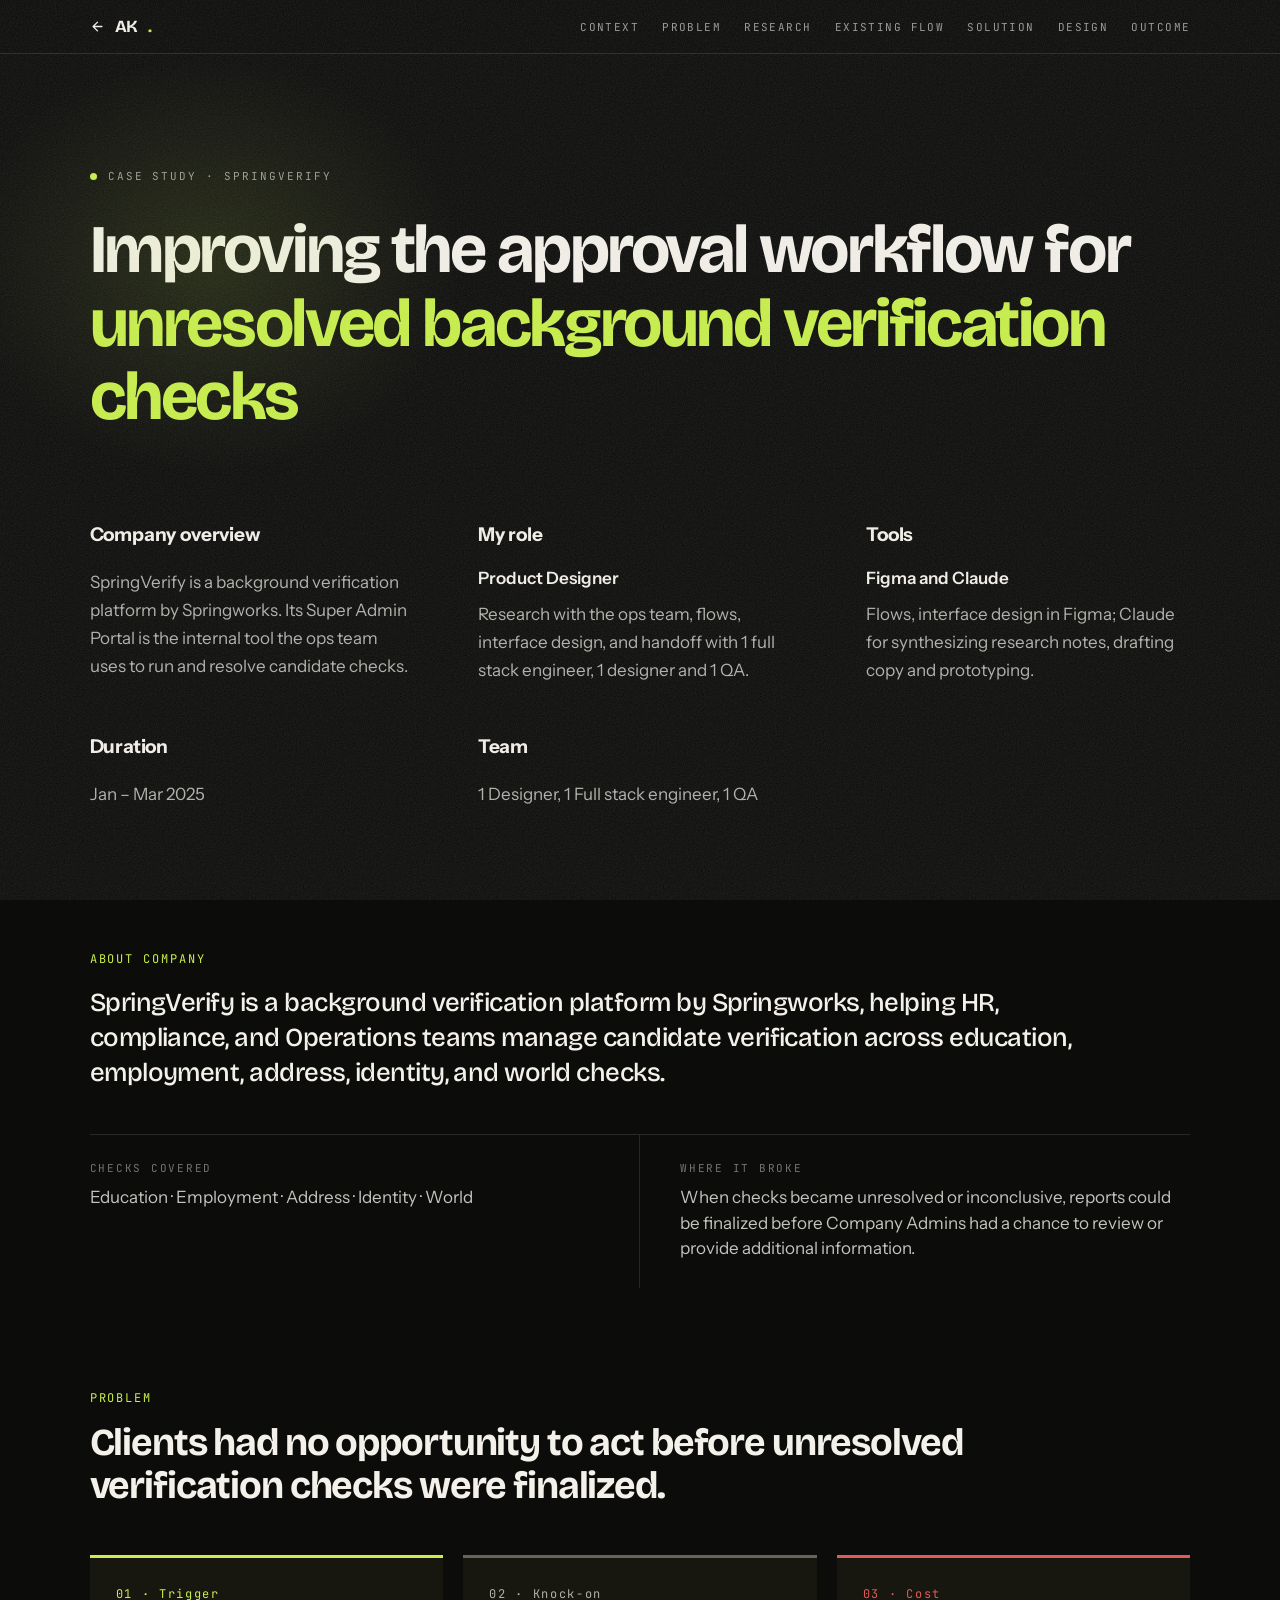
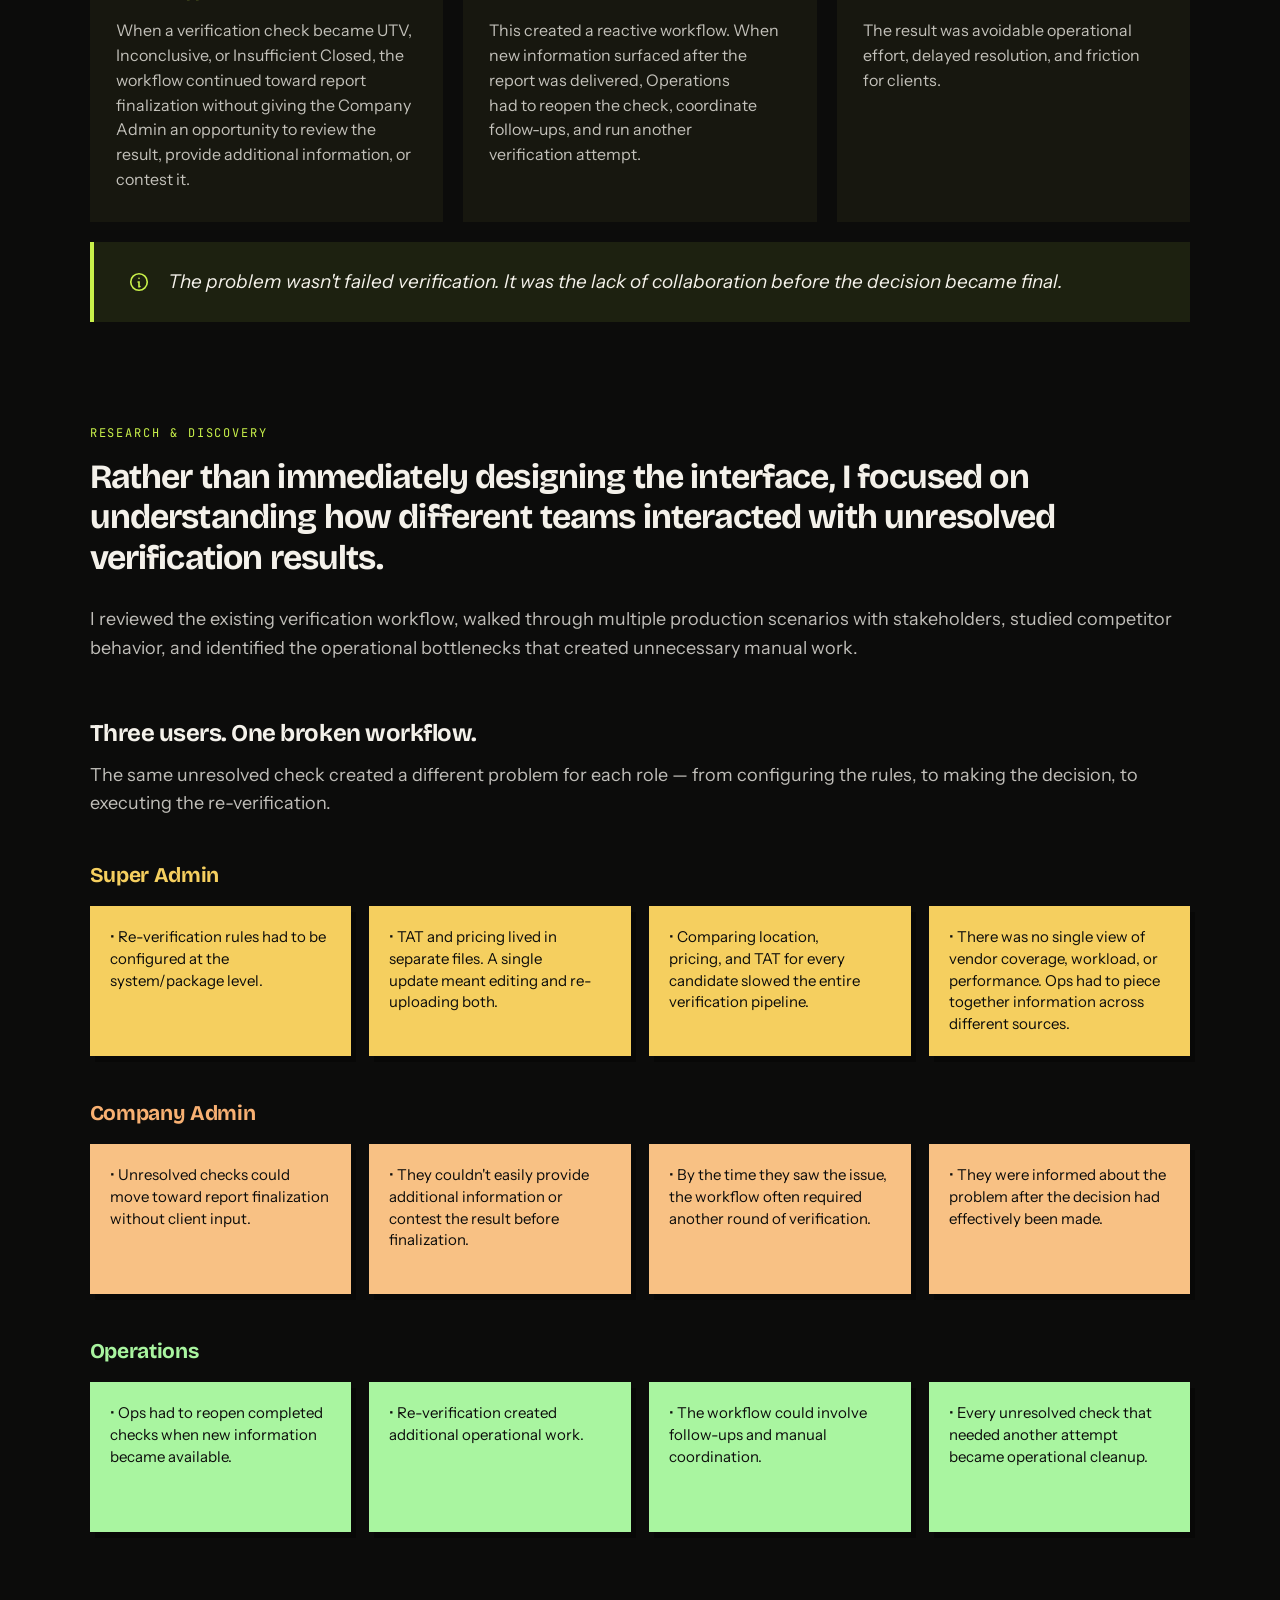
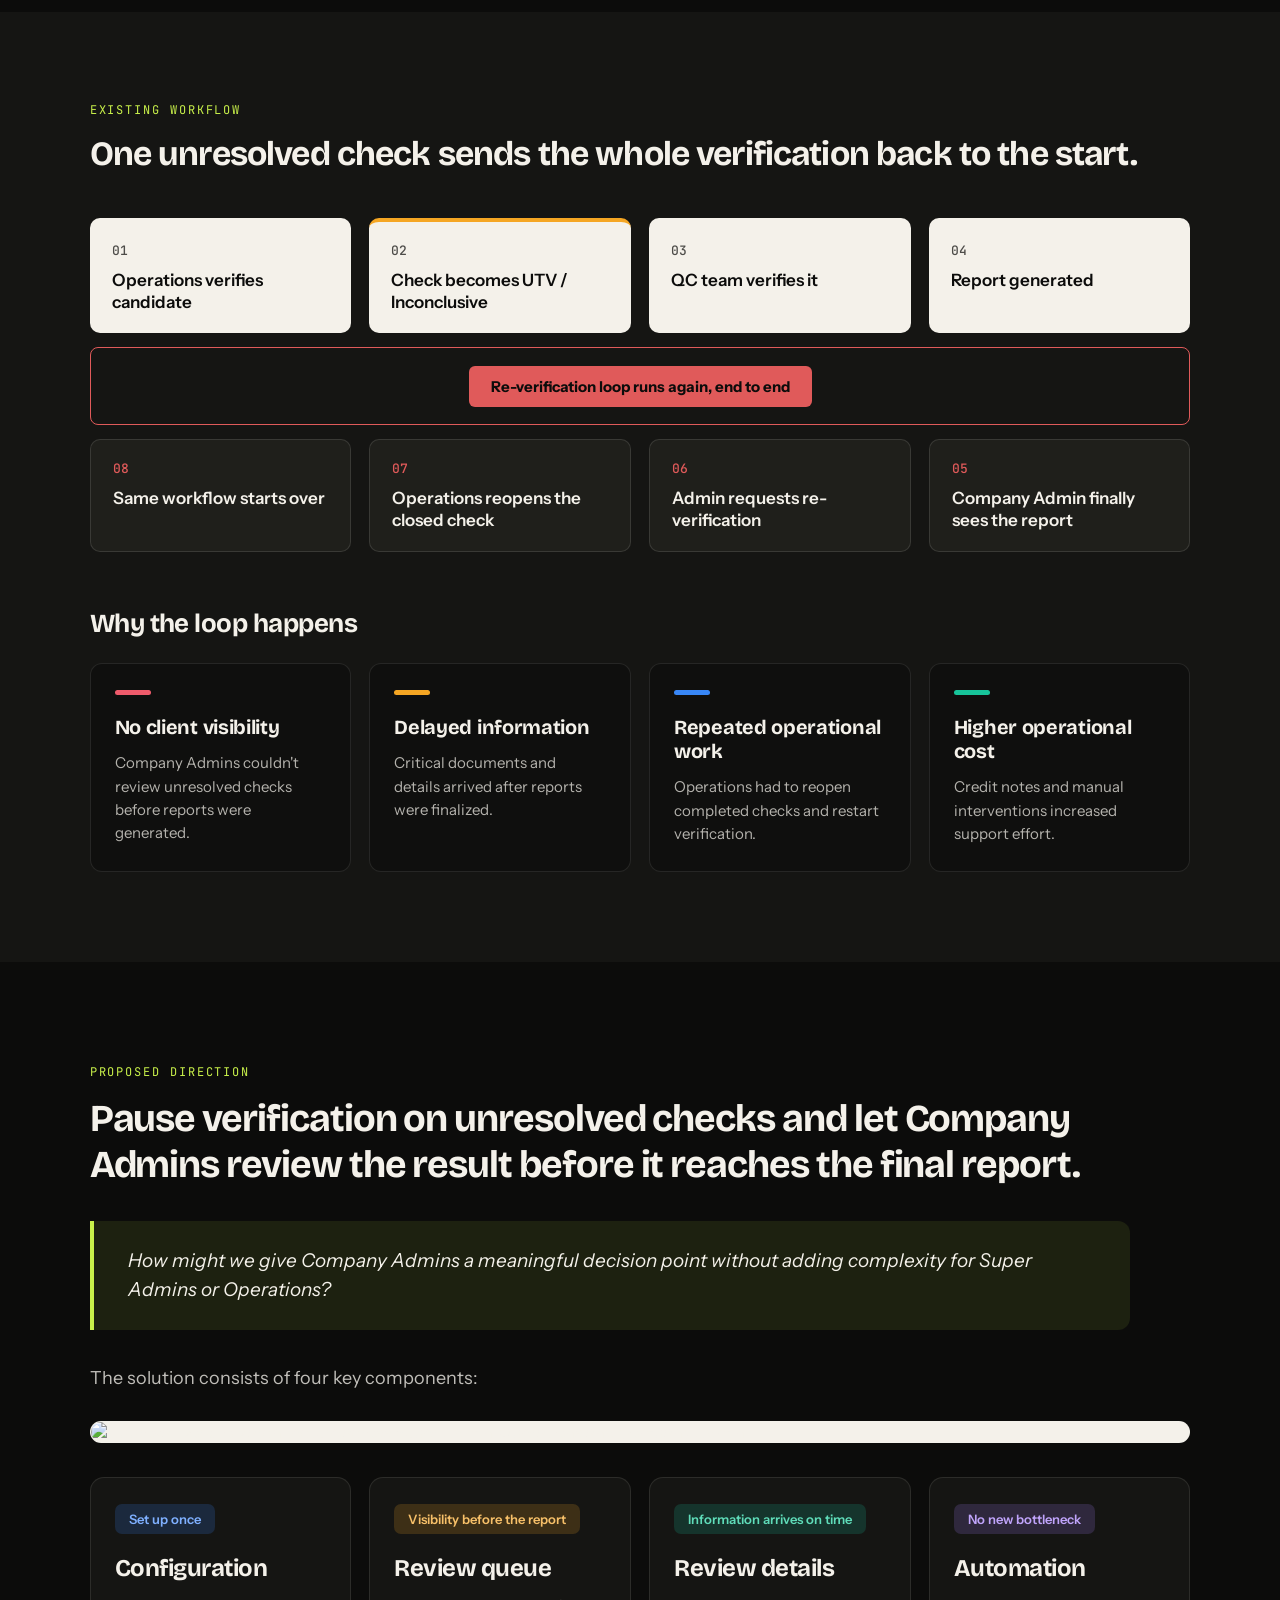
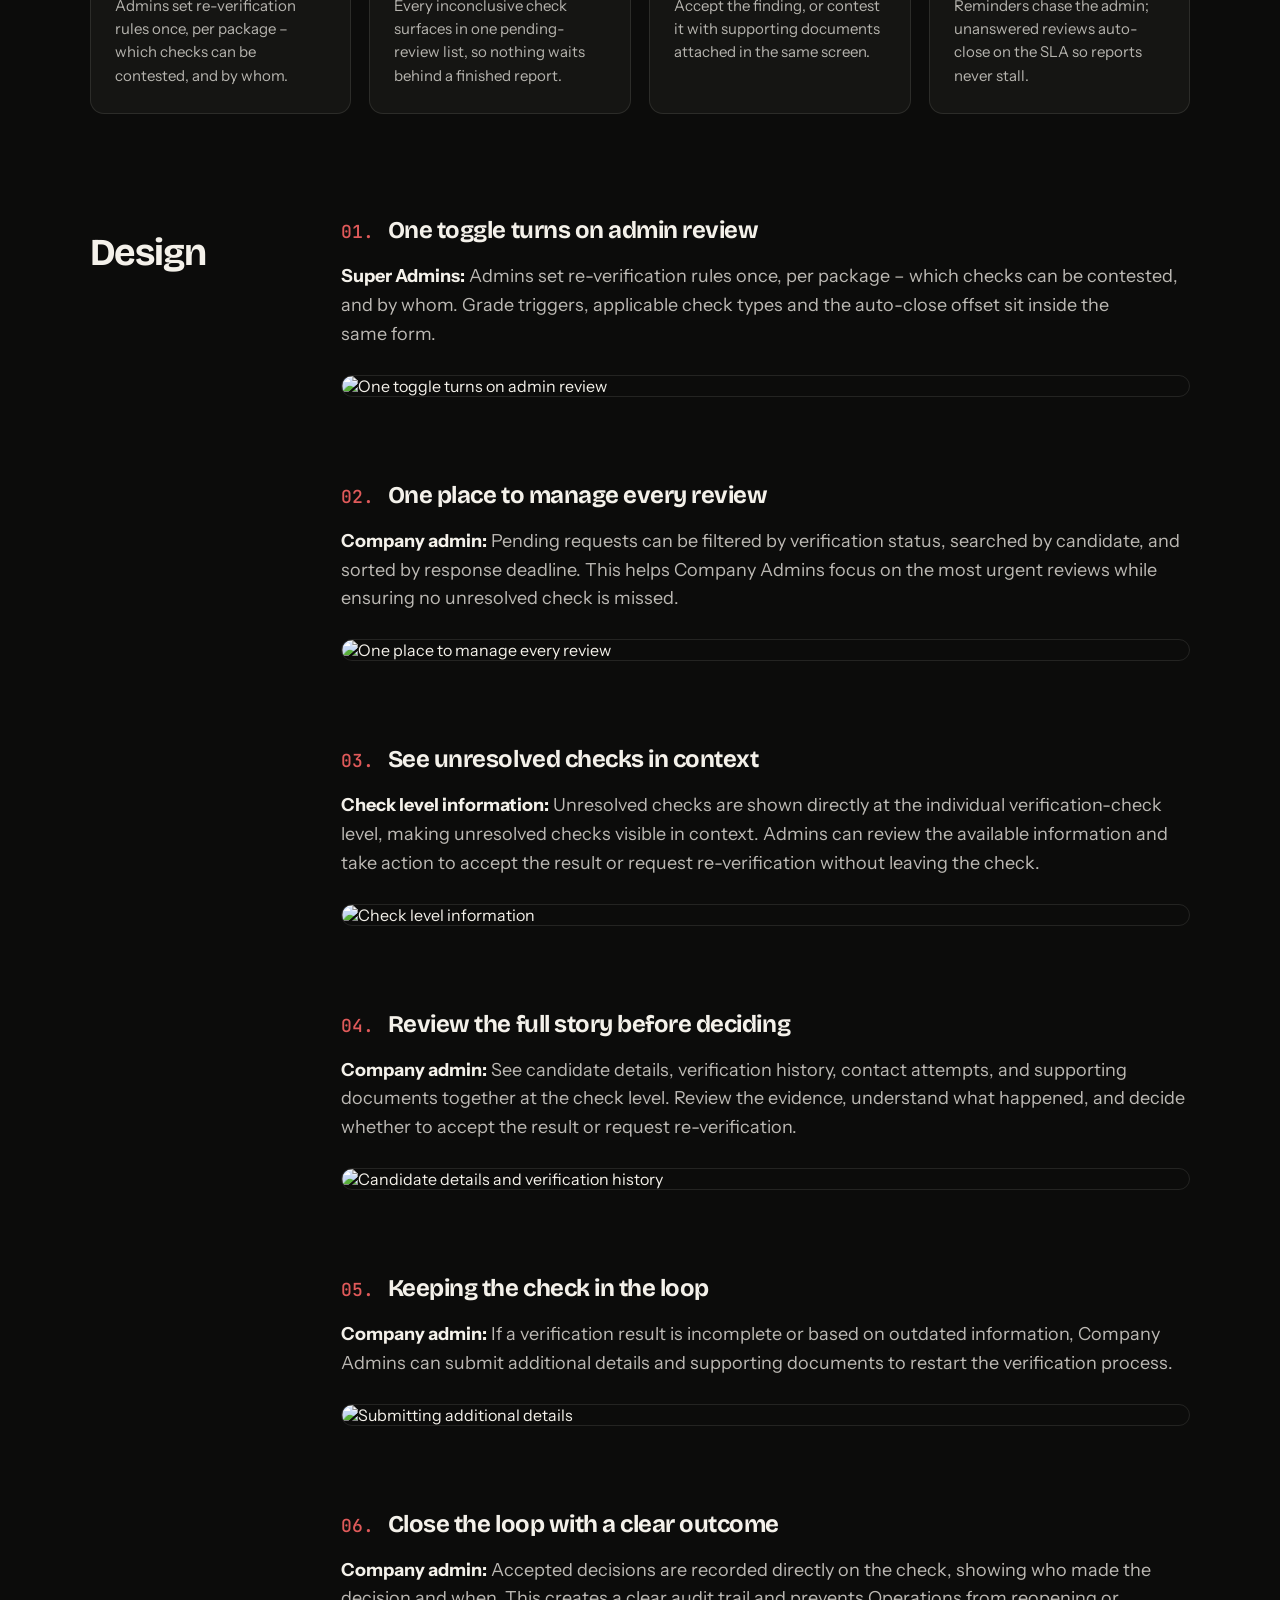
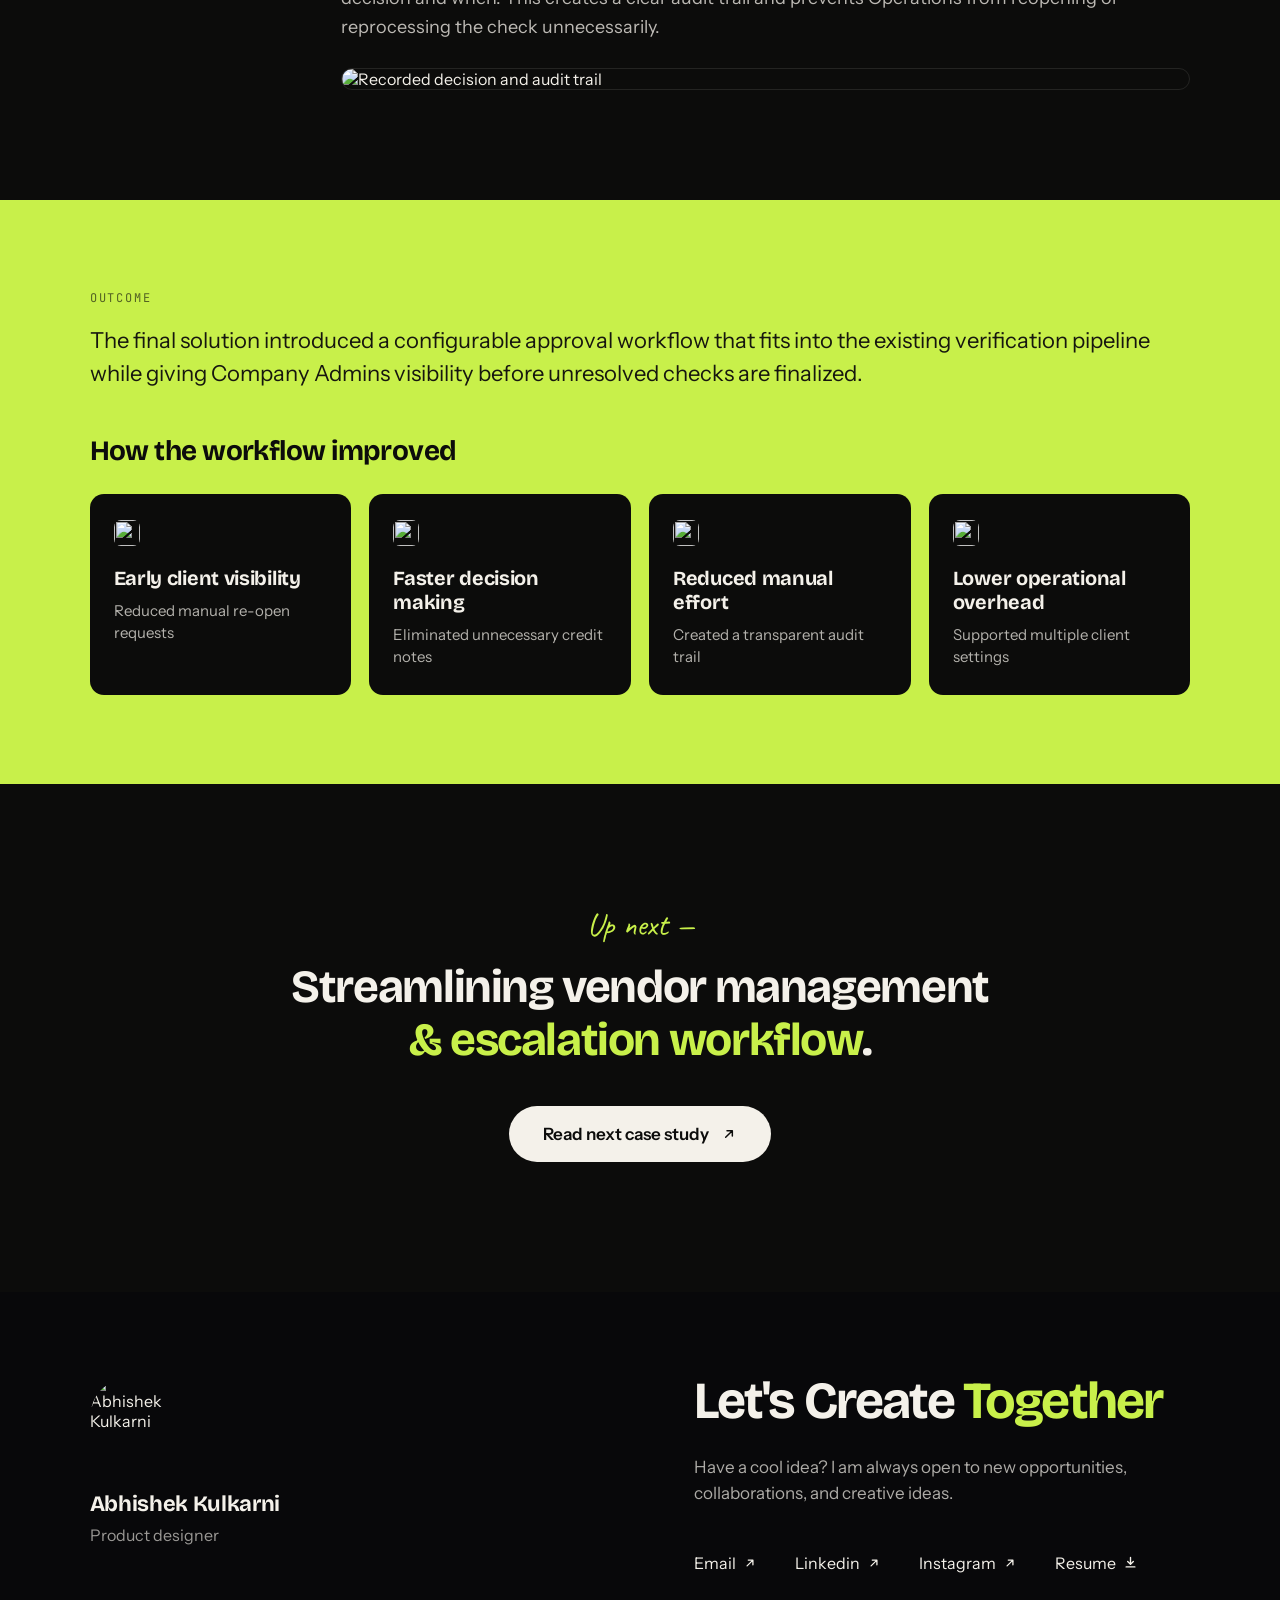
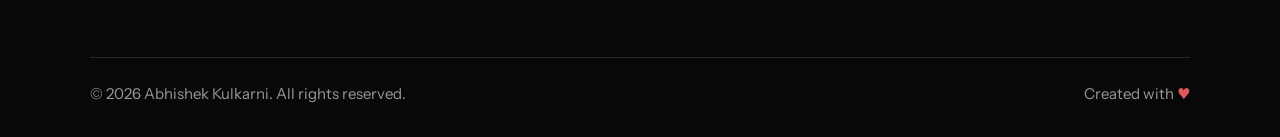
==== check-approval.html @ a91fff23 "Add files via upload" ====
<!DOCTYPE html>
<html lang="en">
<head>
<meta charset="utf-8">
<meta name="viewport" content="width=device-width, initial-scale=1">
<title>Improving the approval workflow for unresolved checks — Abhishek Kulkarni</title>
<meta name="description" content="Giving Company Admins a decision point before unresolved background verification checks reach the final report.">
<meta property="og:title" content="Improving the approval workflow for unresolved verification checks">
<meta property="og:description" content="Giving Company Admins a decision point before unresolved checks reach the final report.">
<meta property="og:type" content="article">
<meta property="og:image" content="assets/cs-s2.png">
<meta name="theme-color" content="#0c0c0b">
<link rel="icon" href="favicon.svg" type="image/svg+xml">
<link rel="preconnect" href="https://fonts.googleapis.com">
<link rel="preconnect" href="https://fonts.gstatic.com" crossorigin>
<link href="https://fonts.googleapis.com/css2?family=Bricolage+Grotesque:opsz,wght@12..96,200..800&family=Caveat:wght@400..700&family=Instrument+Sans:ital,wght@0,400..700;1,400..700&family=JetBrains+Mono:wght@400;500&display=swap" rel="stylesheet">
<link rel="stylesheet" href="styles.css">
</head>
<body>

<nav class="cs-nav">
  <a class="back" href="index.html">
    <svg width="15" height="15" viewBox="0 0 24 24" fill="none" stroke="currentColor" stroke-width="2.2" stroke-linecap="round" stroke-linejoin="round"><path d="M19 12H6M12 5l-7 7 7 7"></path></svg>
    AK<span class="lime">.</span>
  </a>
  <div class="cs-nav-links">
    <a href="#context">Context</a><a href="#problem">Problem</a><a href="#research">Research</a><a href="#flow">Existing flow</a><a href="#solution">Solution</a><a href="#design">Design</a><a href="#outcome">Outcome</a>
  </div>
</nav>

<!-- ── HERO ─────────────────────────────── -->
<header class="cs-hero">
  <div class="wrap">
    <div class="cs-kicker"><i></i>Case study · SpringVerify</div>
    <h1>Improving the approval workflow for <span class="lime">unresolved background verification checks</span></h1>
    <div class="cs-meta">
      <div>
        <h3>Company overview</h3>
        <p>SpringVerify is a background verification platform by Springworks. Its Super Admin Portal is the internal tool the ops team uses to run and resolve candidate checks.</p>
      </div>
      <div>
        <h3>My role</h3>
        <div class="strong">Product Designer</div>
        <p>Research with the ops team, flows, interface design, and handoff with 1 full stack engineer, 1 designer and 1 QA.</p>
      </div>
      <div>
        <h3>Tools</h3>
        <div class="strong">Figma and Claude</div>
        <p>Flows, interface design in Figma; Claude for synthesizing research notes, drafting copy and prototyping.</p>
      </div>
    </div>
    <div class="cs-meta">
      <div>
        <h3>Duration</h3>
        <p>Jan – Mar 2025</p>
      </div>
      <div>
        <h3>Team</h3>
        <p>1 Designer, 1 Full stack engineer, 1 QA</p>
      </div>
      <div></div>
    </div>
  </div>
</header>

<!-- ── CONTEXT ──────────────────────────── -->
<section class="wrap cs-sec" id="context" data-reveal>
  <div class="eyebrow eyebrow--lime">About company</div>
  <p class="cs-lede" style="margin-top:18px; font-size:clamp(20px,2.4vw,26px); line-height:1.35; letter-spacing:-0.02em">SpringVerify is a background verification platform by Springworks, helping HR, compliance, and Operations teams manage candidate verification across education, employment, address, identity, and world checks.</p>
  <div class="cs-rule-two">
    <div>
      <div class="k">Checks covered</div>
      <p>Education · Employment · Address · Identity · World</p>
    </div>
    <div>
      <div class="k">Where it broke</div>
      <p>When checks became unresolved or inconclusive, reports could be finalized before Company Admins had a chance to review or provide additional information.</p>
    </div>
  </div>
</section>

<!-- ── PROBLEM ──────────────────────────── -->
<section class="wrap cs-sec" id="problem" data-reveal>
  <div class="eyebrow eyebrow--lime">Problem</div>
  <h2 style="max-width:900px; margin-bottom:48px">Clients had no opportunity to act before unresolved verification checks were finalized.</h2>
  <div class="trigger-grid">
    <div class="trigger" style="border-top-color:#c8f04a">
      <div class="k" style="color:#c8f04a">01 · Trigger</div>
      <p>When a verification check became UTV, Inconclusive, or Insufficient Closed, the workflow continued toward report finalization without giving the Company Admin an opportunity to review the result, provide additional information, or contest it.</p>
    </div>
    <div class="trigger" style="border-top-color:rgba(244,241,234,0.35)">
      <div class="k" style="color:rgba(244,241,234,0.7)">02 · Knock-on</div>
      <p>This created a reactive workflow. When new information surfaced after the report was delivered, Operations had to reopen the check, coordinate follow-ups, and run another verification attempt.</p>
    </div>
    <div class="trigger" style="border-top-color:#e05a5a">
      <div class="k" style="color:#e05a5a">03 · Cost</div>
      <p>The result was avoidable operational effort, delayed resolution, and friction for clients.</p>
    </div>
  </div>
  <div class="pull">
    <svg width="22" height="22" viewBox="0 0 24 24" fill="none" stroke="#c8f04a" stroke-width="1.8" stroke-linecap="round" style="flex:none"><circle cx="12" cy="12" r="9"></circle><path d="M12 8h.01M11 12h1v5h1"></path></svg>
    <span>The problem wasn't failed verification. It was the lack of collaboration before the decision became final.</span>
  </div>
</section>

<!-- ── RESEARCH ─────────────────────────── -->
<section class="wrap cs-sec" id="research">
  <div data-reveal>
    <div class="eyebrow eyebrow--lime">Research &amp; discovery</div>
    <h2 style="max-width:980px; font-size:clamp(25px,3vw,34px); line-height:1.2; letter-spacing:-0.025em; margin-bottom:26px">Rather than immediately designing the interface, I focused on understanding how different teams interacted with unresolved verification results.</h2>
    <p class="cs-body" style="max-width:none; margin:0 0 56px">I reviewed the existing verification workflow, walked through multiple production scenarios with stakeholders, studied competitor behavior, and identified the operational bottlenecks that created unnecessary manual work.</p>
    <h3 style="font-size:clamp(20px,2.4vw,24px); font-variation-settings:'wght' 700; letter-spacing:-0.02em; margin-bottom:14px">Three users. One broken workflow.</h3>
    <p class="cs-body" style="max-width:none; margin:0 0 44px">The same unresolved check created a different problem for each role — from configuring the rules, to making the decision, to executing the re-verification.</p>
  </div>

  <div class="role" data-reveal>
    <div class="role-name" style="color:#f5cf5f">Super Admin</div>
    <div class="notes">
      <div class="note" style="background:#f5cf5f">Re-verification rules had to be configured at the system/package level.</div>
      <div class="note" style="background:#f5cf5f">TAT and pricing lived in separate files. A single update meant editing and re-uploading both.</div>
      <div class="note" style="background:#f5cf5f">Comparing location, pricing, and TAT for every candidate slowed the entire verification pipeline.</div>
      <div class="note" style="background:#f5cf5f">There was no single view of vendor coverage, workload, or performance. Ops had to piece together information across different sources.</div>
    </div>
  </div>

  <div class="role" data-reveal>
    <div class="role-name" style="color:#f8b072">Company Admin</div>
    <div class="notes">
      <div class="note" style="background:#f8c184">Unresolved checks could move toward report finalization without client input.</div>
      <div class="note" style="background:#f8c184">They couldn't easily provide additional information or contest the result before finalization.</div>
      <div class="note" style="background:#f8c184">By the time they saw the issue, the workflow often required another round of verification.</div>
      <div class="note" style="background:#f8c184">They were informed about the problem after the decision had effectively been made.</div>
    </div>
  </div>

  <div class="role" data-reveal>
    <div class="role-name" style="color:#a9f5a0">Operations</div>
    <div class="notes">
      <div class="note" style="background:#a9f5a0">Ops had to reopen completed checks when new information became available.</div>
      <div class="note" style="background:#a9f5a0">Re-verification created additional operational work.</div>
      <div class="note" style="background:#a9f5a0">The workflow could involve follow-ups and manual coordination.</div>
      <div class="note" style="background:#a9f5a0">Every unresolved check that needed another attempt became operational cleanup.</div>
    </div>
  </div>
</section>

<!-- ── EXISTING WORKFLOW ────────────────── -->
<section class="flow-band" id="flow">
  <div class="flow-inner">
    <div data-reveal>
      <div class="eyebrow eyebrow--lime">Existing workflow</div>
      <h2 style="font-size:clamp(25px,3vw,34px); line-height:1.18; letter-spacing:-0.025em; margin:16px 0 44px">One unresolved check sends the whole verification back to the start.</h2>
    </div>
    <div class="flow-grid" data-reveal>
      <div class="flow-step"><div class="n">01</div><div class="l">Operations verifies candidate</div></div>
      <div class="flow-step" style="border-top-color:#f5a623"><div class="n">02</div><div class="l">Check becomes UTV / Inconclusive</div></div>
      <div class="flow-step"><div class="n">03</div><div class="l">QC team verifies it</div></div>
      <div class="flow-step"><div class="n">04</div><div class="l">Report generated</div></div>
    </div>
    <div class="loop-bar"><span>Re-verification loop runs again, end to end</span></div>
    <div class="flow-grid" data-reveal>
      <div class="flow-step flow-step--dark"><div class="n">08</div><div class="l">Same workflow starts over</div></div>
      <div class="flow-step flow-step--dark"><div class="n">07</div><div class="l">Operations reopens the closed check</div></div>
      <div class="flow-step flow-step--dark"><div class="n">06</div><div class="l">Admin requests re-verification</div></div>
      <div class="flow-step flow-step--dark"><div class="n">05</div><div class="l">Company Admin finally sees the report</div></div>
    </div>
    <h3 data-reveal style="font-size:clamp(21px,2.6vw,26px); font-variation-settings:'wght' 700; letter-spacing:-0.02em; margin:56px 0 24px">Why the loop happens</h3>
    <div class="why-grid" data-reveal>
      <div class="why"><span class="bar" style="background:#ef5b6b"></span><h4>No client visibility</h4><p>Company Admins couldn't review unresolved checks before reports were generated.</p></div>
      <div class="why"><span class="bar" style="background:#f5a623"></span><h4>Delayed information</h4><p>Critical documents and details arrived after reports were finalized.</p></div>
      <div class="why"><span class="bar" style="background:#3887f7"></span><h4>Repeated operational work</h4><p>Operations had to reopen completed checks and restart verification.</p></div>
      <div class="why"><span class="bar" style="background:#17c49a"></span><h4>Higher operational cost</h4><p>Credit notes and manual interventions increased support effort.</p></div>
    </div>
  </div>
</section>

<!-- ── PROPOSED DIRECTION ───────────────── -->
<section class="wrap cs-sec" id="solution">
  <div data-reveal>
    <div class="eyebrow eyebrow--lime">Proposed direction</div>
    <h2 style="max-width:1040px; line-height:1.2; letter-spacing:-0.028em; margin-bottom:34px">Pause verification on unresolved checks and let Company Admins review the result before it reaches the final report.</h2>
    <div class="pull" style="max-width:1040px; border-radius:0 12px 12px 0; margin-bottom:34px">
      <span>How might we give Company Admins a meaningful decision point without adding complexity for Super Admins or Operations?</span>
    </div>
    <p class="cs-body" style="margin:0 0 28px">The solution consists of four key components:</p>
  </div>
  <div class="diagram" data-reveal>
    <img src="assets/cs-diagram.png" alt="Approval workflow architecture across Super Admin, Operations and Company Admin" loading="lazy">
  </div>
  <div class="comp-grid" data-reveal>
    <div class="comp">
      <span class="pill-tag" style="background:rgba(56,135,247,0.18); color:#7fb0ff">Set up once</span>
      <h3>Configuration</h3>
      <p>Admins set re-verification rules once, per package – which checks can be contested, and by whom.</p>
    </div>
    <div class="comp">
      <span class="pill-tag" style="background:rgba(245,166,35,0.18); color:#f7c069">Visibility before the report</span>
      <h3>Review queue</h3>
      <p>Every inconclusive check surfaces in one pending-review list, so nothing waits behind a finished report.</p>
    </div>
    <div class="comp">
      <span class="pill-tag" style="background:rgba(23,196,154,0.18); color:#5fdcb9">Information arrives on time</span>
      <h3>Review details</h3>
      <p>Accept the finding, or contest it with supporting documents attached in the same screen.</p>
    </div>
    <div class="comp">
      <span class="pill-tag" style="background:rgba(168,130,247,0.18); color:#c0a4fb">No new bottleneck</span>
      <h3>Automation</h3>
      <p>Reminders chase the admin; unanswered reviews auto-close on the SLA so reports never stall.</p>
    </div>
  </div>
</section>

<!-- ── DESIGN ───────────────────────────── -->
<section class="wrap cs-sec" id="design">
  <div class="design-grid">
    <div><h2 class="design-title">Design</h2></div>
    <div class="design-steps">

      <article data-reveal>
        <div class="ds-head"><span>01.</span><h3>One toggle turns on admin review</h3></div>
        <p><strong>Super Admins:</strong> Admins set re-verification rules once, per package – which checks can be contested, and by whom. Grade triggers, applicable check types and the auto-close offset sit inside the same form.</p>
        <div class="ds-shot"><img src="assets/cs-s1.png" alt="One toggle turns on admin review" loading="lazy"></div>
      </article>

      <article data-reveal>
        <div class="ds-head"><span>02.</span><h3>One place to manage every review</h3></div>
        <p><strong>Company admin:</strong> Pending requests can be filtered by verification status, searched by candidate, and sorted by response deadline. This helps Company Admins focus on the most urgent reviews while ensuring no unresolved check is missed.</p>
        <div class="ds-shot"><img src="assets/cs-s2.png" alt="One place to manage every review" loading="lazy"></div>
      </article>

      <article data-reveal>
        <div class="ds-head"><span>03.</span><h3>See unresolved checks in context</h3></div>
        <p><strong>Check level information:</strong> Unresolved checks are shown directly at the individual verification-check level, making unresolved checks visible in context. Admins can review the available information and take action to accept the result or request re-verification without leaving the check.</p>
        <div class="ds-shot"><img src="assets/cs-s3.png" alt="Check level information" loading="lazy"></div>
      </article>

      <article data-reveal>
        <div class="ds-head"><span>04.</span><h3>Review the full story before deciding</h3></div>
        <p><strong>Company admin:</strong> See candidate details, verification history, contact attempts, and supporting documents together at the check level. Review the evidence, understand what happened, and decide whether to accept the result or request re-verification.</p>
        <div class="ds-shot"><img src="assets/cs-s4.png" alt="Candidate details and verification history" loading="lazy"></div>
      </article>

      <article data-reveal>
        <div class="ds-head"><span>05.</span><h3>Keeping the check in the loop</h3></div>
        <p><strong>Company admin:</strong> If a verification result is incomplete or based on outdated information, Company Admins can submit additional details and supporting documents to restart the verification process.</p>
        <div class="ds-shot"><img src="assets/cs-s5.png" alt="Submitting additional details" loading="lazy"></div>
      </article>

      <article data-reveal>
        <div class="ds-head"><span>06.</span><h3>Close the loop with a clear outcome</h3></div>
        <p><strong>Company admin:</strong> Accepted decisions are recorded directly on the check, showing who made the decision and when. This creates a clear audit trail and prevents Operations from reopening or reprocessing the check unnecessarily.</p>
        <div class="ds-shot"><img src="assets/cs-s6.png" alt="Recorded decision and audit trail" loading="lazy"></div>
      </article>

    </div>
  </div>
</section>

<!-- ── OUTCOME ──────────────────────────── -->
<section class="outcome-lime" id="outcome">
  <div class="outcome-inner">
    <div data-reveal>
      <div class="eyebrow" style="color:rgba(12,12,11,0.62)">Outcome</div>
      <p class="outcome-lede">The final solution introduced a configurable approval workflow that fits into the existing verification pipeline while giving Company Admins visibility before unresolved checks are finalized.</p>
      <h3 style="font-size:clamp(22px,2.8vw,28px); font-variation-settings:'wght' 700; letter-spacing:-0.02em; margin-bottom:26px">How the workflow improved</h3>
    </div>
    <div class="out-grid" data-reveal>
      <div class="out"><img src="assets/cs-icon1.png" alt="" loading="lazy"><h4>Early client visibility</h4><p>Reduced manual re-open requests</p></div>
      <div class="out"><img src="assets/cs-icon2.png" alt="" loading="lazy"><h4>Faster decision making</h4><p>Eliminated unnecessary credit notes</p></div>
      <div class="out"><img src="assets/cs-icon3.png" alt="" loading="lazy"><h4>Reduced manual effort</h4><p>Created a transparent audit trail</p></div>
      <div class="out"><img src="assets/cs-icon4.png" alt="" loading="lazy"><h4>Lower operational overhead</h4><p>Supported multiple client settings</p></div>
    </div>
  </div>
</section>

<!-- ── UP NEXT ──────────────────────────── -->
<section class="upnext" data-reveal>
  <div class="hand">Up next —</div>
  <h2>Streamlining vendor management <span class="lime">&amp; escalation workflow</span>.</h2>
  <a class="pill" href="vendor-management.html">
    Read next case study
    <svg width="16" height="16" viewBox="0 0 24 24" fill="none" stroke="currentColor" stroke-width="2.2" stroke-linecap="round" stroke-linejoin="round"><path d="M7 17 17 7M9 7h8v8"></path></svg>
  </a>
</section>

<!-- ── FOOTER ───────────────────────────── -->
<footer class="foot" style="margin-top:0">
  <div class="foot-inner">
    <div>
      <img class="avatar" src="assets/avatar.png" alt="Abhishek Kulkarni" width="87" height="87">
      <div class="name">Abhishek Kulkarni</div>
      <div class="role">Product designer</div>
    </div>
    <div>
      <h2>Let's Create <span class="lime">Together</span></h2>
      <p>Have a cool idea? I am always open to new opportunities, collaborations, and creative ideas.</p>
      <div class="foot-links">
        <a href="mailto:Kulkarni29.abhishek@gmail.com">Email
          <svg width="14" height="14" viewBox="0 0 24 24" fill="none" stroke="currentColor" stroke-width="2.2" stroke-linecap="round" stroke-linejoin="round"><path d="M7 17 17 7M9 7h8v8"></path></svg>
        </a>
        <a href="https://www.linkedin.com/in/abhishek-kulkarni-9b721b113/" target="_blank" rel="noreferrer">Linkedin
          <svg width="14" height="14" viewBox="0 0 24 24" fill="none" stroke="currentColor" stroke-width="2.2" stroke-linecap="round" stroke-linejoin="round"><path d="M7 17 17 7M9 7h8v8"></path></svg>
        </a>
        <a href="https://www.instagram.com/abeeykulkarni" target="_blank" rel="noreferrer">Instagram
          <svg width="14" height="14" viewBox="0 0 24 24" fill="none" stroke="currentColor" stroke-width="2.2" stroke-linecap="round" stroke-linejoin="round"><path d="M7 17 17 7M9 7h8v8"></path></svg>
        </a>
        <a href="resume.pdf" download>Resume
          <svg width="15" height="15" viewBox="0 0 24 24" fill="none" stroke="currentColor" stroke-width="2.2" stroke-linecap="round" stroke-linejoin="round"><path d="M12 4v11m0 0 4.5-4.5M12 15l-4.5-4.5M5 19h14"></path></svg>
        </a>
      </div>
    </div>
  </div>
  <div class="foot-rule"></div>
  <div class="foot-base">
    <span>© 2026 Abhishek Kulkarni. All rights reserved.</span>
    <span>Created with <span class="heart">♥</span></span>
  </div>
</footer>

<div class="grain"></div>

<script>
  const io = new IntersectionObserver((entries) => {
    entries.forEach((e) => { if (e.isIntersecting) { e.target.classList.add('in'); io.unobserve(e.target); } });
  }, { rootMargin: '0px 0px -8% 0px', threshold: 0.05 });
  document.querySelectorAll('[data-reveal]').forEach((el) => io.observe(el));
</script>

</body>
</html>
---- styles.css ----
/* Abhishek Kulkarni — portfolio
   tokens: ink #f4f1ea · ground #0c0c0b · lime #c8f04a · card #151513 */

:root {
  --ground: #0c0c0b;
  --ground-deep: #08080a;
  --card: #151513;
  --ink: #f4f1ea;
  --ink-70: rgba(244, 241, 234, 0.7);
  --ink-60: rgba(244, 241, 234, 0.62);
  --ink-50: rgba(244, 241, 234, 0.5);
  --rule: rgba(244, 241, 234, 0.14);
  --lime: #c8f04a;
  --gutter: clamp(20px, 7vw, 160px);
  --display: "Bricolage Grotesque", sans-serif;
  --mono: "JetBrains Mono", ui-monospace, monospace;
}

* { box-sizing: border-box; }

html { scroll-behavior: smooth; }

body {
  margin: 0;
  background: var(--ground);
  color: var(--ink);
  font-family: "Instrument Sans", system-ui, sans-serif;
  -webkit-font-smoothing: antialiased;
  overflow-x: hidden;
}

img { max-width: 100%; }

a { color: var(--ink); text-decoration: none; }
a:hover { color: var(--lime); }

h1, h2, h3 { font-family: var(--display); letter-spacing: -0.03em; margin: 0; }

.wrap { padding-inline: var(--gutter); max-width: 1760px; margin-inline: auto; }

.eyebrow {
  font-family: var(--mono);
  font-size: 12px;
  letter-spacing: 0.16em;
  text-transform: uppercase;
  color: var(--ink-50);
}
.eyebrow--lime { color: var(--lime); }

.lime { color: var(--lime); }

.section-title {
  font-size: clamp(30px, 4vw, 44px);
  line-height: 1.05;
  font-variation-settings: "wght" 700;
  margin: 18px 0 44px;
}

.grain {
  position: fixed;
  inset: 0;
  z-index: 60;
  pointer-events: none;
  opacity: 0.13;
  background-image: url("data:image/svg+xml,<svg xmlns='http://www.w3.org/2000/svg' width='180' height='180'><filter id='n'><feTurbulence type='fractalNoise' baseFrequency='0.85' numOctaves='3'/><feColorMatrix type='saturate' values='0'/></filter><rect width='180' height='180' filter='url(%23n)'/></svg>");
}

/* ── site nav ─────────────────────────────── */
.nav {
  position: relative;
  z-index: 20;
  display: flex;
  align-items: center;
  justify-content: space-between;
  gap: 24px;
  padding: 40px 0 22px;
  border-bottom: 1px solid var(--rule);
}
.mark {
  font-family: var(--display);
  font-size: 19px;
  font-variation-settings: "wght" 700;
  letter-spacing: -0.01em;
}
.nav-links {
  display: flex;
  align-items: center;
  gap: clamp(18px, 3vw, 38px);
  font-family: var(--mono);
  font-size: 12px;
  letter-spacing: 0.14em;
  text-transform: uppercase;
}
.nav-links a { color: var(--ink-60); transition: color 200ms ease; }
.nav-links a:hover, .nav-links a[aria-current="page"] { color: var(--lime); }

/* ── hero ─────────────────────────────────── */
.hero { position: relative; overflow: hidden; }
.hero::before {
  content: "";
  position: absolute;
  left: -160px;
  top: -160px;
  width: 760px;
  height: 620px;
  background: radial-gradient(50% 50% at 50% 50%, rgba(200, 240, 74, 0.16) 0%, rgba(200, 240, 74, 0) 72%);
  pointer-events: none;
}
.hero-grid {
  position: relative;
  display: grid;
  grid-template-columns: minmax(0, 1fr) 452px;
  gap: clamp(40px, 6vw, 96px);
  align-items: start;
  padding-block: clamp(64px, 9vw, 130px) clamp(70px, 8vw, 110px);
}
.status {
  display: inline-flex;
  align-items: center;
  gap: 11px;
  margin-bottom: 34px;
  padding: 10px 18px;
  border-radius: 999px;
  border: 1px solid rgba(200, 240, 74, 0.4);
  background: rgba(200, 240, 74, 0.12);
  font-family: var(--mono);
  font-size: 12px;
  letter-spacing: 0.16em;
  text-transform: uppercase;
  color: var(--lime);
}
.dot {
  width: 7px;
  height: 7px;
  border-radius: 999px;
  background: var(--lime);
  animation: dotPulse 2.4s ease-in-out infinite;
}
.greeting {
  margin: 0 0 18px;
  font-size: clamp(17px, 1.8vw, 20px);
  line-height: 1.3;
  color: var(--ink-70);
}
.greeting .wave { margin: 0 4px; }
.hero h1 {
  max-width: 900px;
  font-size: clamp(38px, 5.6vw, 76px);
  line-height: 1.02;
  font-variation-settings: "wght" 700;
  letter-spacing: -0.035em;
  text-wrap: pretty;
}
.hero h1 em {
  font-family: "Instrument Serif", Georgia, serif;
  font-style: italic;
  font-weight: 400;
  letter-spacing: -0.01em;
  color: var(--lime);
}
.hero-lede {
  margin: clamp(22px, 2.6vw, 30px) 0 0;
  max-width: 560px;
  font-size: clamp(18px, 2vw, 21px);
  line-height: 1.5;
  color: rgba(244, 241, 234, 0.82);
  text-wrap: pretty;
}
.wave { display: inline-block; font-size: 0.95em; }
.cta-row { display: flex; flex-wrap: wrap; align-items: center; gap: 16px; margin-top: 42px; }
.btn {
  display: inline-flex;
  align-items: center;
  gap: 12px;
  padding: 17px 30px;
  border-radius: 6px;
  font-size: 16px;
  font-weight: 600;
  transition: transform 240ms cubic-bezier(0.22, 1, 0.36, 1), border-color 240ms ease;
}
.btn--lime { background: var(--lime); color: var(--ground); }
.btn--lime:hover { color: var(--ground); transform: translateY(-3px); }
.btn--ghost { border: 1px solid rgba(244, 241, 234, 0.26); font-weight: 500; }
.btn--ghost:hover { border-color: var(--ink); color: var(--ink); transform: translateY(-3px); }

.portrait { position: relative; aspect-ratio: 452 / 600; border-radius: 10px; overflow: hidden; background: #151513; }
.portrait img { display: block; width: 100%; height: 100%; object-fit: cover; }
.portrait::after {
  content: "";
  position: absolute;
  inset: auto 0 -1px 0;
  height: 170px;
  background: linear-gradient(180deg, rgba(12, 12, 11, 0) 0%, rgba(12, 12, 11, 0.88) 100%);
  pointer-events: none;
}
.portrait-meta {
  position: absolute;
  left: 26px;
  right: 26px;
  bottom: 26px;
  z-index: 2;
  display: flex;
  align-items: flex-end;
  justify-content: space-between;
  pointer-events: none;
}
.pm-item {
  display: flex;
  flex-direction: column;
  gap: 7px;
  font-family: var(--display);
  font-size: clamp(19px, 2vw, 22px);
  line-height: 1;
  font-variation-settings: "wght" 600;
  letter-spacing: -0.015em;
  color: var(--ink);
}
.pm-item em {
  font-family: var(--mono);
  font-size: 11px;
  font-style: normal;
  font-variation-settings: normal;
  letter-spacing: 0.16em;
  text-transform: uppercase;
  color: rgba(244, 241, 234, 0.65);
}
.pm-item--end { text-align: right; }
.years {
  font-family: var(--display);
  font-size: clamp(38px, 4vw, 52px);
  line-height: 0.9;
  font-variation-settings: "wght" 600;
  color: var(--lime);
}
.years small { font-size: 20px; color: rgba(244, 241, 234, 0.8); }

/* ── marquee ──────────────────────────────── */
.marquee { overflow: hidden; border-top: 1px solid var(--rule); border-bottom: 1px solid var(--rule); }
.marquee-track { display: flex; width: max-content; animation: marquee 28s linear infinite; }
.marquee-run {
  display: flex;
  align-items: center;
  gap: 52px;
  flex: none;
  padding: 22px 26px;
  font-family: var(--mono);
  font-size: 13px;
  letter-spacing: 0.14em;
  text-transform: uppercase;
  color: rgba(244, 241, 234, 0.72);
  white-space: nowrap;
}
.marquee-run i { color: var(--lime); font-style: normal; }

/* ── work grid ────────────────────────────── */
.section { padding-top: clamp(72px, 10vw, 141px); }
.work-grid { display: grid; grid-template-columns: repeat(2, minmax(0, 1fr)); gap: 42px 40px; }
.card {
  display: flex;
  flex-direction: column;
  border-radius: 18px;
  overflow: hidden;
  background: var(--card);
  border: 1px solid rgba(244, 241, 234, 0.08);
  transition: transform 300ms cubic-bezier(0.22, 1, 0.36, 1), border-color 300ms ease;
}
.card:hover { transform: translateY(-6px); border-color: rgba(200, 240, 74, 0.4); color: var(--ink); }
.card-shot { flex: none; aspect-ratio: 608 / 371; height: auto; overflow: hidden; background: var(--shot-bg, #0f0f0e); }
.card-shot img {
  display: block;
  width: 100%;
  height: 100%;
  object-fit: cover;
  object-position: center center;
  transition: transform 600ms cubic-bezier(0.22, 1, 0.36, 1);
}
.card:hover .card-shot img { transform: scale(1.04); }
.card-body { padding: 22px 26px 26px; }
.card-meta { display: flex; align-items: center; justify-content: space-between; gap: 14px; min-height: 32px; margin-bottom: 16px; }
.tags { display: flex; flex-wrap: nowrap; gap: 8px; min-width: 0; }
.tag {
  padding: 5px 11px;
  border-radius: 999px;
  border: 1px solid rgba(244, 241, 234, 0.28);
  font-size: 12px;
  white-space: nowrap;
  color: rgba(244, 241, 234, 0.86);
}
.card-foot { display: flex; align-items: flex-end; justify-content: space-between; gap: 20px; }
.card-foot h3 {
  font-size: clamp(19px, 2vw, 23px);
  line-height: 1.22;
  font-variation-settings: "wght" 500;
  letter-spacing: -0.02em;
  max-width: 300px;
}
.card-cta { display: flex; align-items: center; gap: 8px; flex: none; font-size: 15px; color: var(--lime); }

/* ── about band ───────────────────────────── */
.band {
  margin-top: clamp(80px, 9vw, 125px);
  padding: clamp(60px, 7vw, 90px) var(--gutter);
  background: var(--lime);
  color: var(--ground);
}
.band-inner { display: grid; grid-template-columns: minmax(0, 540px) minmax(0, 1fr); gap: clamp(40px, 5vw, 70px); max-width: 1760px; margin-inline: auto; }
.band h2 { font-size: clamp(28px, 3.4vw, 40px); line-height: 1.08; margin: 18px 0 26px; font-variation-settings: "wght" 700; }
.band h2 u { text-decoration: none; border-bottom: 4px solid rgba(12, 12, 11, 0.35); }
.band p { margin: 0 0 20px; font-size: 17px; line-height: 1.55; color: #1a1a16; }
.band .label {
  font-family: var(--mono);
  font-size: 12px;
  letter-spacing: 0.16em;
  text-transform: uppercase;
  font-weight: 500;
}
.band .eyebrow { color: rgba(12, 12, 11, 0.62); }
.tools { display: flex; flex-wrap: wrap; gap: 12px; margin-top: 18px; }
.tool { position: relative; display: flex; align-items: center; justify-content: center; }
.tool-disc {
  display: flex;
  align-items: center;
  justify-content: center;
  width: 50px;
  height: 50px;
  border-radius: 999px;
  background: #ffffff;
  transition: transform 260ms cubic-bezier(0.22, 1, 0.36, 1), box-shadow 260ms ease;
}
.tool:hover .tool-disc { transform: translateY(-6px) scale(1.06); box-shadow: 0 12px 22px rgba(12, 12, 11, 0.28); }
.tool-disc img { display: block; width: 45px; height: 45px; }
.tip {
  position: absolute;
  left: 50%;
  bottom: 100%;
  transform: translateX(-50%) translateY(6px);
  margin-bottom: 12px;
  padding: 6px 11px;
  border-radius: 7px;
  background: var(--ground);
  color: var(--ink);
  font-family: var(--mono);
  font-size: 11px;
  letter-spacing: 0.04em;
  white-space: nowrap;
  opacity: 0;
  pointer-events: none;
  transition: opacity 180ms ease, transform 220ms cubic-bezier(0.22, 1, 0.36, 1);
}
.tool:hover .tip { opacity: 1; transform: translateX(-50%); }
.xp-row {
  display: flex;
  align-items: flex-start;
  justify-content: space-between;
  gap: 24px;
  padding-bottom: 20px;
  margin-bottom: 20px;
  border-bottom: 1px solid rgba(12, 12, 11, 0.22);
}
.xp-row strong { display: block; font-family: var(--display); font-size: clamp(18px, 2vw, 21px); font-variation-settings: "wght" 700; letter-spacing: -0.015em; font-weight: 400; }
.xp-row span { display: block; margin-top: 6px; font-size: 15px; color: rgba(12, 12, 11, 0.72); }
.xp-row time { flex: none; font-family: var(--mono); font-size: 13px; font-weight: 500; }
.chips { display: flex; flex-wrap: wrap; gap: 12px; }
.chip {
  padding: 11px 20px;
  border-radius: 8px;
  background: #ffffff;
  color: var(--ground);
  font-family: var(--mono);
  font-size: 12px;
  font-weight: 500;
  letter-spacing: 0.08em;
  text-transform: uppercase;
}

/* ── process tiles ────────────────────────── */
.steps { display: grid; grid-template-columns: repeat(5, minmax(0, 1fr)); gap: 16px; align-items: end; }
.step {
  position: relative;
  display: flex;
  flex-direction: column;
  justify-content: flex-start;
  gap: 22px;
  padding: 22px;
  border-radius: 16px;
  color: var(--ground);
  overflow: hidden;
  transition: transform 420ms cubic-bezier(0.22, 1, 0.36, 1), box-shadow 420ms ease;
}
.step::after {
  content: "";
  position: absolute;
  left: 22px;
  right: 22px;
  bottom: 18px;
  height: 2px;
  background: currentColor;
  opacity: 0.22;
  transform: scaleX(0);
  transform-origin: left;
  transition: transform 520ms cubic-bezier(0.22, 1, 0.36, 1);
}
.step:hover { transform: translateY(-12px); box-shadow: 0 22px 44px rgba(0, 0, 0, 0.42); }
.step:hover::after { transform: scaleX(1); }
.step-head i { transition: transform 420ms cubic-bezier(0.22, 1, 0.36, 1); }
.step:hover .step-head i { transform: scale(2.1); }
.step h3, .step p { transition: transform 420ms cubic-bezier(0.22, 1, 0.36, 1); }
.step:hover h3, .step:hover p { transform: translateY(-3px); }
.step-head {
  display: flex;
  align-items: center;
  justify-content: space-between;
  font-family: var(--mono);
  font-size: 12px;
  letter-spacing: 0.12em;
}
.step-head i { width: 8px; height: 8px; border-radius: 999px; background: var(--ground); }
.step h3 { font-size: 22px; line-height: 1.12; font-variation-settings: "wght" 700; letter-spacing: -0.02em; margin-bottom: 14px; }
.step p { margin: 0; font-size: 14px; line-height: 1.5; color: rgba(12, 12, 11, 0.78); text-wrap: pretty; }

/* ── AI cards ─────────────────────────────── */
.ai-grid { display: grid; grid-template-columns: repeat(3, minmax(0, 1fr)); gap: 30px; }
.ai-card { display: flex; flex-direction: column; border-radius: 16px; overflow: hidden; background: var(--card); border: 1px solid rgba(244, 241, 234, 0.08); }
.ai-shot { aspect-ratio: 400 / 213; overflow: hidden; }
.ai-shot img { display: block; width: 100%; height: 100%; object-fit: cover; object-position: top center; }
.ai-shot--tight img { object-position: center center; }
.ai-body { padding: 22px 24px 26px; }
.ai-icons { display: flex; gap: 10px; margin-bottom: 16px; }
.ai-icons img { display: block; width: 34px; height: 34px; border-radius: 9px; }
.ai-body p { margin: 0; font-size: 15px; line-height: 1.55; color: rgba(244, 241, 234, 0.78); text-wrap: pretty; }

/* ── photo strip ──────────────────────────── */
.strip { overflow: hidden; }
.strip-track { display: flex; width: max-content; gap: 28px; animation: marquee 48s linear infinite; }
.strip-track:hover { animation-play-state: paused; }
.strip-track figure { flex: none; width: clamp(240px, 26vw, 390px); aspect-ratio: 381 / 421; margin: 0; border-radius: 14px; overflow: hidden; }
.strip-track img { display: block; width: 100%; height: 100%; object-fit: cover; }

/* ── footer ───────────────────────────────── */
.foot { margin-top: clamp(96px, 14vw, 197px); padding: clamp(56px, 7vw, 83px) var(--gutter) 0; background: var(--ground-deep); }
.foot-inner { display: grid; grid-template-columns: minmax(0, 540px) minmax(0, 1fr); gap: clamp(36px, 5vw, 70px); max-width: 1760px; margin-inline: auto; }
.foot img.avatar { display: block; width: 87px; height: 87px; border-radius: 999px; }
.foot .name { margin-top: 29px; font-family: var(--display); font-size: 22px; font-variation-settings: "wght" 700; letter-spacing: -0.015em; }
.foot .role { margin-top: 8px; font-size: 16px; color: var(--ink-60); }
.foot h2 { font-size: clamp(34px, 5vw, 52px); line-height: 1.02; font-variation-settings: "wght" 700; letter-spacing: -0.035em; }
.foot p { margin: 26px 0 0; max-width: 480px; font-size: 17px; line-height: 1.55; color: var(--ink-70); text-wrap: pretty; }
.foot-links { display: flex; flex-wrap: wrap; gap: clamp(22px, 3vw, 38px); margin-top: 46px; font-size: 16px; }
.foot-links a { display: flex; align-items: center; gap: 7px; transition: color 200ms ease; }
.foot-rule { max-width: 1760px; margin: 68px auto 0; height: 1px; background: var(--rule); }
.foot-base {
  display: flex;
  flex-wrap: wrap;
  align-items: center;
  justify-content: space-between;
  gap: 12px;
  max-width: 1760px;
  margin-inline: auto;
  padding: 26px 0 34px;
  font-size: 15px;
  color: var(--ink-60);
}
.heart { color: #e05a5a; }

/* ── motion ───────────────────────────────── */
@keyframes dotPulse { 0%, 100% { opacity: 1; transform: scale(1); } 50% { opacity: 0.35; transform: scale(0.72); } }
@keyframes marquee { from { transform: translate3d(0, 0, 0); } to { transform: translate3d(-50%, 0, 0); } }
@keyframes riseIn { from { opacity: 0; transform: translateY(18px); } to { opacity: 1; transform: none; } }

[data-reveal] { opacity: 0; transform: translateY(26px); transition: opacity 620ms cubic-bezier(0.22, 1, 0.36, 1), transform 620ms cubic-bezier(0.22, 1, 0.36, 1); }
[data-reveal].in { opacity: 1; transform: none; }

@media (prefers-reduced-motion: reduce) {
  *, *::before, *::after { animation-duration: 0.001ms !important; animation-iteration-count: 1 !important; transition-duration: 0.001ms !important; }
  [data-reveal] { opacity: 1; transform: none; }
}

/* ── breakpoints ──────────────────────────── */
@media (max-width: 1180px) {
  .hero-grid { grid-template-columns: minmax(0, 1fr) 320px; }
  .status { padding: 9px 14px; gap: 9px; font-size: 11px; letter-spacing: 0.11em; }
  .steps { grid-template-columns: repeat(3, minmax(0, 1fr)); }
  .step { min-height: 0 !important; }
  .ai-grid { grid-template-columns: repeat(2, minmax(0, 1fr)); }
  .band-inner, .foot-inner { grid-template-columns: minmax(0, 1fr); }
}

@media (max-width: 900px) {
  .hero-grid { grid-template-columns: minmax(0, 1fr); }
  .portrait { max-width: 452px; aspect-ratio: 4 / 3.6; }
  .work-grid { grid-template-columns: minmax(0, 1fr); gap: 28px; }
  .steps { grid-template-columns: repeat(2, minmax(0, 1fr)); }
  .ai-grid { grid-template-columns: minmax(0, 1fr); }
  .nav { padding-top: 24px; }
}

@media (max-width: 560px) {
  .card-meta { flex-direction: column; align-items: flex-start; gap: 10px; }
  .card-stat, .card-soon { text-align: left; }
  .steps { grid-template-columns: minmax(0, 1fr); }
  .card-foot { flex-direction: column; align-items: flex-start; gap: 14px; }
  .card-foot h3 { max-width: none; }
  .xp-row { flex-direction: column; gap: 10px; }
  .foot-links { gap: 18px 24px; }
}


/* ══ case study pages ══════════════════════ */
.cs-nav {
  position: sticky;
  top: 0;
  z-index: 30;
  display: flex;
  align-items: center;
  justify-content: space-between;
  gap: 20px;
  padding: 16px var(--gutter);
  background: rgba(12, 12, 11, 0.86);
  backdrop-filter: blur(14px);
  border-bottom: 1px solid rgba(244, 241, 234, 0.12);
}
.cs-nav .back { display: flex; align-items: center; gap: 10px; font-family: var(--display); font-size: 17px; font-variation-settings: "wght" 700; letter-spacing: -0.01em; }
.cs-nav-links {
  display: flex;
  align-items: center;
  gap: clamp(14px, 1.8vw, 26px);
  font-family: var(--mono);
  font-size: 11px;
  letter-spacing: 0.13em;
  text-transform: uppercase;
  color: var(--ink-60);
  overflow-x: auto;
  scrollbar-width: none;
}
.cs-nav-links::-webkit-scrollbar { display: none; }
.cs-nav-links a { color: var(--ink-60); white-space: nowrap; }

.cs-hero { position: relative; overflow: hidden; padding: clamp(60px, 9vw, 120px) 0 40px; }
.cs-hero::before {
  content: "";
  position: absolute;
  left: -140px;
  top: -80px;
  width: 700px;
  height: 580px;
  background: radial-gradient(50% 50% at 50% 50%, rgba(200, 240, 74, 0.13) 0%, rgba(200, 240, 74, 0) 72%);
  pointer-events: none;
}
.cs-kicker {
  display: flex;
  align-items: center;
  gap: 11px;
  margin-bottom: 30px;
  font-family: var(--mono);
  font-size: 11px;
  letter-spacing: 0.18em;
  text-transform: uppercase;
  color: var(--ink-60);
}
.cs-kicker i { width: 7px; height: 7px; border-radius: 999px; background: var(--lime); font-style: normal; }
.cs-hero h1 {
  max-width: 1050px;
  font-size: clamp(36px, 5.6vw, 68px);
  line-height: 1.08;
  font-variation-settings: "wght" 700;
  letter-spacing: -0.035em;
  text-wrap: pretty;
}
.cs-meta { display: grid; grid-template-columns: repeat(3, minmax(0, 1fr)); gap: clamp(32px, 5vw, 80px); margin-top: clamp(48px, 7vw, 96px); }
.cs-meta + .cs-meta { margin-top: clamp(32px, 4vw, 60px); }
.cs-meta h3 { font-family: inherit; font-size: 19px; font-weight: 700; letter-spacing: -0.01em; }
.cs-meta .strong { margin-top: 22px; font-size: 17px; font-weight: 600; }
.cs-meta p { margin: 12px 0 0; font-size: 17px; line-height: 1.65; color: rgba(244, 241, 234, 0.72); }
.cs-meta .strong + p { margin-top: 12px; }
.cs-meta h3 + p { margin-top: 22px; }

.cs-sec { padding-top: clamp(64px, 8vw, 104px); }
.cs-sec h2 { font-size: clamp(27px, 3.4vw, 38px); line-height: 1.12; font-variation-settings: "wght" 700; margin: 16px 0 0; }
.cs-lede { margin: 26px 0 0; max-width: 1000px; font-family: var(--display); font-size: clamp(19px, 2.2vw, 24px); line-height: 1.4; font-variation-settings: "wght" 500; letter-spacing: -0.018em; text-wrap: pretty; }
.cs-body { margin: 24px 0 0; max-width: 1000px; font-size: clamp(16px, 1.6vw, 18px); line-height: 1.6; color: rgba(244, 241, 234, 0.78); text-wrap: pretty; }
.cs-split { display: grid; grid-template-columns: minmax(0, 1fr) minmax(0, 1fr); gap: clamp(28px, 4vw, 60px); margin-top: 16px; align-items: start; }
.cs-split > p, .cs-split > div > p { margin: 0; font-size: clamp(16px, 1.6vw, 18px); line-height: 1.6; color: rgba(244, 241, 234, 0.78); text-wrap: pretty; }
.cs-split p + p { margin-top: 18px; }
.cs-rule-two { display: grid; grid-template-columns: repeat(2, minmax(0, 1fr)); margin-top: 44px; border-top: 1px solid rgba(244, 241, 234, 0.12); }
.cs-rule-two > div { padding: 26px 40px 26px 0; }
.cs-rule-two > div:first-child { border-right: 1px solid rgba(244, 241, 234, 0.12); }
.cs-rule-two > div:last-child { padding: 26px 0 26px 40px; }
.cs-rule-two .k { font-family: var(--mono); font-size: 11px; letter-spacing: 0.16em; text-transform: uppercase; color: rgba(244, 241, 234, 0.45); }
.cs-rule-two p { margin: 10px 0 0; font-size: 17px; line-height: 1.5; color: rgba(244, 241, 234, 0.8); }

.tile-grid { display: grid; gap: 18px; margin-top: clamp(32px, 4vw, 52px); }
.tile-grid--4 { grid-template-columns: repeat(4, minmax(0, 1fr)); }
.tile-grid--5 { grid-template-columns: repeat(5, minmax(0, 1fr)); gap: 16px; }
.tile-grid--3 { grid-template-columns: repeat(3, minmax(0, 1fr)); gap: 20px; }
.tile-grid--2 { grid-template-columns: repeat(2, minmax(0, 1fr)); gap: 20px; }
.tile {
  display: flex;
  flex-direction: column;
  gap: 14px;
  padding: 22px;
  border-radius: 12px;
  background: rgba(244, 241, 234, 0.04);
  border: 1px solid rgba(244, 241, 234, 0.1);
}
.tile h3 { font-size: 18px; line-height: 1.25; font-variation-settings: "wght" 600; letter-spacing: -0.018em; color: var(--lime); }
.tile p { margin: 0; font-size: 15px; line-height: 1.55; color: rgba(244, 241, 234, 0.72); }
.tile--plain { background: none; border-color: rgba(244, 241, 234, 0.12); padding: 28px; gap: 12px; }
.tile--plain .no { font-family: var(--mono); font-size: 12px; color: var(--lime); }
.tile--plain h3 { font-size: clamp(18px, 2vw, 21px); line-height: 1.24; letter-spacing: -0.02em; color: var(--ink); }
.tile--plain p { font-size: 16px; }
.tile--focus { background: rgba(244, 241, 234, 0.03); border-color: rgba(244, 241, 234, 0.12); padding: 24px 20px; gap: 12px; }
.pip {
  display: inline-flex;
  align-items: center;
  justify-content: center;
  width: 26px;
  height: 26px;
  border-radius: 999px;
  background: var(--lime);
  color: var(--ground);
  font-family: var(--mono);
  font-size: 12px;
}
.tile--focus h3 { font-size: 19px; line-height: 1.22; letter-spacing: -0.02em; color: var(--ink); }
.tile--focus p { font-size: 15px; line-height: 1.5; color: var(--ink-70); }

.shot { margin-top: 44px; border-radius: 14px; overflow: hidden; border: 1px solid rgba(244, 241, 234, 0.12); }
.shot { display: flex; justify-content: center; }
.shot img { display: block; width: 100%; max-width: 100%; height: auto; margin-inline: auto; }

/* iteration switcher */
.iter-tabs { display: flex; flex-wrap: wrap; gap: 12px; margin-top: 44px; }
.iter-tab {
  padding: 14px 26px;
  border-radius: 999px;
  background: none;
  color: var(--ink-70);
  font: inherit;
  font-size: 15px;
  font-weight: 600;
  cursor: pointer;
  border: 1px solid rgba(244, 241, 234, 0.2);
  transition: all 220ms ease;
}
.iter-tab[aria-selected="true"] { background: var(--lime); color: var(--ground); border-color: var(--lime); }
.iter-panel {
  display: grid;
  grid-template-columns: minmax(0, 1fr) 400px;
  gap: clamp(28px, 4vw, 56px);
  margin-top: 28px;
  align-items: center;
  padding: clamp(20px, 3vw, 36px);
  border-radius: 18px;
  border: 1px solid rgba(244, 241, 234, 0.12);
  background: rgba(244, 241, 234, 0.03);
}
.iter-panel[hidden] { display: none; }
.iter-shot {
  display: flex;
  align-items: center;
  justify-content: center;
  border-radius: 12px;
  overflow: hidden;
  border: 1px solid rgba(244, 241, 234, 0.1);
  aspect-ratio: 16 / 10;
  background: #101010;
}
.iter-shot img { display: block; width: 100%; height: 100%; object-fit: contain; }
.iter-no { font-family: var(--mono); font-size: 11px; letter-spacing: 0.18em; text-transform: uppercase; color: var(--ink-50); }
.iter-panel h3 { margin-top: 12px; font-size: clamp(22px, 2.6vw, 30px); line-height: 1.14; font-variation-settings: "wght" 600; letter-spacing: -0.024em; }
.iter-list { display: flex; flex-direction: column; gap: 13px; margin-top: 26px; }
.iter-list div { display: flex; gap: 12px; font-size: 16px; line-height: 1.5; color: rgba(244, 241, 234, 0.8); }
.iter-list span:first-child { flex: none; }
.plus { color: var(--lime); }
.minus { color: #e08a6a; }
.verdict { display: grid; grid-template-columns: repeat(2, minmax(0, 1fr)); gap: 20px; margin-top: 20px; }
.verdict-card { padding: 28px 30px; border-radius: 16px; border: 1px solid rgba(244, 241, 234, 0.14); background: rgba(244, 241, 234, 0.03); }
.verdict-card--lime { border-color: rgba(200, 240, 74, 0.4); background: rgba(200, 240, 74, 0.07); }
.verdict-card .h { font-size: 17px; font-weight: 700; }
.verdict-card--lime .h { color: var(--lime); }
.verdict-card p { margin: 14px 0 0; font-size: 16px; line-height: 1.6; color: rgba(244, 241, 234, 0.8); }

/* solution: sticky index + screens */
.sol { display: grid; grid-template-columns: 300px minmax(0, 1fr); gap: clamp(32px, 5vw, 80px); padding-top: 64px; align-items: start; }
.sol-index { position: sticky; top: 90px; }
.sol-index .k { font-family: var(--mono); font-size: 11px; letter-spacing: 0.18em; text-transform: uppercase; color: rgba(244, 241, 234, 0.45); }
.sol-index ol { list-style: none; margin: 20px 0 0; padding: 0; }
.sol-index li { display: grid; grid-template-columns: 34px minmax(0, 1fr); gap: 14px; padding: 16px 0; border-top: 1px solid var(--rule); font-size: 16px; line-height: 1.4; color: rgba(244, 241, 234, 0.82); }
.sol-index li span { font-family: var(--mono); font-size: 12px; color: var(--lime); }
.sol-index li:last-child { border-bottom: 1px solid var(--rule); }
.sol-index p { margin: 28px 0 0; font-size: 15px; line-height: 1.6; color: var(--ink-60); }
.screens { display: flex; flex-direction: column; gap: 54px; }
.screen-head { display: flex; align-items: baseline; gap: 14px; }
.screen-head span { font-family: var(--mono); font-size: 12px; color: var(--lime); }
.screen-head h3 { font-size: clamp(21px, 2.4vw, 28px); line-height: 1.16; font-variation-settings: "wght" 600; letter-spacing: -0.024em; }
.screen-shot { margin-top: 16px; border-radius: 4px; overflow: hidden; background: #101010; }
.screen-shot { display: flex; justify-content: center; }
.screen-shot img { display: block; width: 100%; max-width: 100%; height: auto; margin-inline: auto; }
.screen-points { display: grid; grid-template-columns: repeat(2, minmax(0, 1fr)); gap: 20px 36px; margin-top: 20px; }
.screen-points h4 { margin: 0; font-size: 16px; font-weight: 600; line-height: 1.35; font-family: inherit; }
.screen-points p { margin: 7px 0 0; font-size: 15px; line-height: 1.55; color: var(--ink-70); }

/* outcome */
.outcome { margin-top: clamp(64px, 8vw, 104px); padding: clamp(56px, 7vw, 96px) var(--gutter) clamp(60px, 7vw, 100px); background: #0f1a0c; }
.outcome-inner { max-width: 1760px; margin-inline: auto; }
.stat-grid { display: grid; grid-template-columns: repeat(3, minmax(0, 1fr)); gap: 20px; margin-top: 48px; }
.stat { padding: 34px; border-radius: 16px; border: 1px solid rgba(200, 240, 74, 0.28); background: rgba(200, 240, 74, 0.06); }
.stat b { display: block; font-family: var(--display); font-size: clamp(40px, 5vw, 56px); line-height: 1; font-variation-settings: "wght" 700; letter-spacing: -0.04em; color: var(--lime); font-weight: 400; }
.stat .t { margin-top: 18px; font-size: 17px; line-height: 1.5; }
.stat .n { margin-top: 6px; font-size: 16px; line-height: 1.5; color: rgba(244, 241, 234, 0.66); }
.measure { margin-top: 20px; padding: 34px 36px; border-radius: 16px; border: 1px solid rgba(244, 241, 234, 0.12); }
.measure .k { font-family: var(--mono); font-size: 11px; letter-spacing: 0.18em; text-transform: uppercase; color: var(--ink-50); }
.measure-grid { display: grid; grid-template-columns: repeat(3, minmax(0, 1fr)); gap: 32px; margin-top: 24px; }
.measure-grid h4 { margin: 0; font-family: inherit; font-size: 17px; font-weight: 600; }
.measure-grid p { margin: 10px 0 0; font-size: 15px; line-height: 1.6; color: var(--ink-70); }
.measure .note { margin-top: 28px; padding-top: 22px; border-top: 1px dashed rgba(244, 241, 234, 0.18); font-size: 14px; line-height: 1.6; font-style: italic; color: var(--ink-60); }

/* learnings + up next */
.learn-card { padding: 32px; border-radius: 16px; border: 1px solid rgba(244, 241, 234, 0.12); background: rgba(244, 241, 234, 0.03); }
.learn-card .no { font-family: var(--mono); font-size: 12px; color: var(--lime); }
.learn-card h3 { margin-top: 14px; font-size: clamp(20px, 2.2vw, 24px); line-height: 1.2; font-variation-settings: "wght" 600; letter-spacing: -0.022em; }
.learn-card p { margin: 14px 0 0; font-size: 16px; line-height: 1.6; color: rgba(244, 241, 234, 0.72); }
.upnext { padding: clamp(80px, 11vw, 120px) var(--gutter) clamp(90px, 12vw, 130px); text-align: center; }
.upnext .hand { font-family: "Caveat", cursive; font-size: 32px; color: var(--lime); }
.upnext h2 { margin: 16px auto 40px; max-width: 900px; font-size: clamp(28px, 4.2vw, 46px); line-height: 1.14; font-variation-settings: "wght" 700; text-wrap: balance; }
.pill {
  display: inline-flex;
  align-items: center;
  gap: 12px;
  padding: 18px 34px;
  border-radius: 999px;
  background: var(--ink);
  color: var(--ground);
  font-size: 17px;
  font-weight: 600;
  transition: transform 240ms cubic-bezier(0.22, 1, 0.36, 1), background 240ms ease;
}
.pill:hover { transform: translateY(-3px); background: var(--lime); color: var(--ground); }

@media (max-width: 1180px) {
  .tile-grid--4 { grid-template-columns: repeat(2, minmax(0, 1fr)); }
  .tile-grid--5 { grid-template-columns: repeat(3, minmax(0, 1fr)); }
  .tile-grid--3 { grid-template-columns: repeat(2, minmax(0, 1fr)); }
  .iter-panel { grid-template-columns: minmax(0, 1fr); }
  .sol { grid-template-columns: minmax(0, 1fr); }
  .sol-index { position: static; }
  .measure-grid, .stat-grid { grid-template-columns: repeat(2, minmax(0, 1fr)); }
}

@media (max-width: 900px) {
  .cs-meta { grid-template-columns: minmax(0, 1fr); gap: 28px; }
  .cs-split { grid-template-columns: minmax(0, 1fr); }
  .cs-rule-two { grid-template-columns: minmax(0, 1fr); }
  .cs-rule-two > div, .cs-rule-two > div:last-child { padding: 22px 0; border-right: 0; border-top: 1px solid rgba(244, 241, 234, 0.12); }
  .cs-rule-two > div:first-child { border-top: 0; }
  .tile-grid--4, .tile-grid--5, .tile-grid--3, .tile-grid--2 { grid-template-columns: minmax(0, 1fr); }
  .screen-points { grid-template-columns: minmax(0, 1fr); }
  .verdict, .stat-grid, .measure-grid { grid-template-columns: minmax(0, 1fr); }
  .cs-nav-links { font-size: 10px; }
}

.iter-panel--text { grid-template-columns: minmax(0, 1fr); max-width: 900px; }

/* ══ check-approval page ═══════════════════ */
.trigger-grid { display: grid; grid-template-columns: repeat(3, minmax(0, 1fr)); gap: 20px; margin-bottom: 20px; }
.trigger { padding: 28px 26px 30px; background: #17170f; border-top: 3px solid; }
.trigger .k { font-family: var(--mono); font-size: 12px; letter-spacing: 0.14em; }
.trigger p { margin: 16px 0 0; font-size: 16px; line-height: 1.55; color: rgba(244, 241, 234, 0.78); text-wrap: pretty; }
.pull {
  display: flex;
  align-items: center;
  gap: 18px;
  padding: 26px 34px;
  border-left: 4px solid var(--lime);
  background: rgba(200, 240, 74, 0.09);
}
.pull span { font-size: clamp(17px, 1.9vw, 19px); line-height: 1.5; font-style: italic; }

.role { margin-bottom: 44px; }
.role-name { margin-bottom: 18px; font-family: var(--display); font-size: clamp(19px, 2.1vw, 21px); font-variation-settings: "wght" 700; letter-spacing: -0.015em; }
.notes { display: grid; grid-template-columns: repeat(4, minmax(0, 1fr)); gap: 18px; }
.note {
  min-height: 150px;
  padding: 20px;
  color: var(--ground);
  box-shadow: 5px 6px 0 rgba(0, 0, 0, 0.35);
  font-size: 15px;
  line-height: 1.45;
  text-wrap: pretty;
}
.note::before { content: "• "; }

.flow-band { margin-top: 80px; padding: clamp(56px, 7vw, 96px) var(--gutter); background: var(--card); }
.flow-inner { max-width: 1760px; margin-inline: auto; }
.flow-grid { display: grid; grid-template-columns: repeat(4, minmax(0, 1fr)); gap: 18px; }
.flow-step { min-height: 110px; padding: 20px 22px; border-radius: 10px; background: var(--ink); color: var(--ground); border-top: 4px solid transparent; }
.flow-step .n { font-family: var(--mono); font-size: 13px; font-weight: 500; color: rgba(12, 12, 11, 0.72); }
.flow-step .l { margin-top: 10px; font-size: 17px; line-height: 1.3; font-weight: 600; text-wrap: pretty; }
.flow-step--dark { background: #1f1f1b; color: var(--ink); border: 1px solid rgba(244, 241, 234, 0.12); border-top-width: 1px; }
.flow-step--dark .n { color: #e05a5a; }
.loop-bar {
  display: flex;
  align-items: center;
  justify-content: center;
  min-height: 78px;
  margin: 14px 0;
  padding: 12px;
  border: 1px solid #e05a5a;
  border-radius: 8px;
  text-align: center;
}
.loop-bar span { padding: 11px 22px; border-radius: 6px; background: #e05a5a; color: var(--ground); font-size: 15px; font-weight: 700; }
.why-grid { display: grid; grid-template-columns: repeat(4, minmax(0, 1fr)); gap: 18px; }
.why { padding: 26px 24px; border-radius: 12px; background: #0f0f0e; border: 1px solid rgba(244, 241, 234, 0.1); }
.why .bar { display: block; width: 36px; height: 5px; border-radius: 999px; }
.why h4 { margin: 20px 0 12px; font-family: var(--display); font-size: 20px; font-variation-settings: "wght" 700; letter-spacing: -0.015em; font-weight: 400; }
.why p { margin: 0; font-size: 15px; line-height: 1.55; color: rgba(244, 241, 234, 0.72); text-wrap: pretty; }

.diagram { border-radius: 14px; overflow: hidden; background: var(--ink); border: 1px solid rgba(244, 241, 234, 0.12); }
.diagram { display: flex; justify-content: center; }
.diagram img { display: block; width: 100%; max-width: 100%; height: auto; margin-inline: auto; }
.comp-grid { display: grid; grid-template-columns: repeat(4, minmax(0, 1fr)); gap: 18px; margin-top: 34px; }
.comp { padding: 26px 24px; border-radius: 14px; background: var(--card); border: 1px solid rgba(244, 241, 234, 0.1); }
.pill-tag { display: inline-block; padding: 7px 14px; border-radius: 7px; font-size: 13px; font-weight: 600; }
.comp h3 { margin: 20px 0 12px; font-size: clamp(21px, 2.3vw, 24px); font-variation-settings: "wght" 700; letter-spacing: -0.02em; }
.comp p { margin: 0; font-size: 15px; line-height: 1.55; color: rgba(244, 241, 234, 0.72); text-wrap: pretty; }

.design-grid { display: grid; grid-template-columns: 200px minmax(0, 1fr); gap: clamp(28px, 4vw, 60px); }
.design-title { position: sticky; top: 96px; font-size: clamp(30px, 4vw, 40px); line-height: 1; font-variation-settings: "wght" 700; }
.design-steps { display: flex; flex-direction: column; gap: clamp(52px, 7vw, 84px); }
.ds-head { display: flex; align-items: baseline; gap: 14px; }
.ds-head span { font-family: var(--mono); font-size: 18px; font-weight: 500; color: #e05a5a; }
.ds-head h3 { font-size: clamp(20px, 2.3vw, 24px); font-variation-settings: "wght" 700; letter-spacing: -0.02em; }
.design-steps p { margin: 18px 0 26px; max-width: 1020px; font-size: clamp(16px, 1.6vw, 18px); line-height: 1.6; color: rgba(244, 241, 234, 0.76); text-wrap: pretty; }
.design-steps p strong { color: var(--ink); font-weight: 700; }
.ds-shot { border-radius: 12px; overflow: hidden; border: 1px solid rgba(244, 241, 234, 0.1); }
.ds-shot { display: flex; justify-content: center; }
.ds-shot img { display: block; width: 100%; max-width: 100%; height: auto; margin-inline: auto; transition: transform 700ms cubic-bezier(0.22, 1, 0.36, 1); }
.ds-shot:hover img { transform: scale(1.05); }

.outcome-lime { margin-top: clamp(72px, 9vw, 110px); padding: clamp(56px, 7vw, 90px) var(--gutter); background: var(--lime); color: var(--ground); }
.outcome-lede { margin: 18px 0 44px; max-width: 1120px; font-size: clamp(18px, 2.2vw, 22px); line-height: 1.5; color: #16160f; text-wrap: pretty; }
.out-grid { display: grid; grid-template-columns: repeat(4, minmax(0, 1fr)); gap: 18px; }
.out { padding: 26px 24px; border-radius: 14px; background: var(--ground); color: var(--ink); }
.out img { display: block; width: 26px; height: 26px; border-radius: 7px; }
.out h4 { margin: 20px 0 10px; font-family: var(--display); font-size: 20px; font-variation-settings: "wght" 700; letter-spacing: -0.015em; font-weight: 400; text-wrap: pretty; }
.out p { margin: 0; font-size: 15px; line-height: 1.5; color: rgba(244, 241, 234, 0.72); }

@media (max-width: 1180px) {
  .trigger-grid { grid-template-columns: minmax(0, 1fr); }
  .notes, .flow-grid, .why-grid, .comp-grid, .out-grid { grid-template-columns: repeat(2, minmax(0, 1fr)); }
  .note { min-height: 0; }
  .design-grid { grid-template-columns: minmax(0, 1fr); }
  .design-title { position: static; }
}

@media (max-width: 720px) {
  .notes, .flow-grid, .why-grid, .comp-grid, .out-grid { grid-template-columns: minmax(0, 1fr); }
  .pull { flex-direction: column; align-items: flex-start; gap: 12px; padding: 22px 24px; }
}

.card-shot--bg img { object-position: center center; }
.card--blue { --accent: #78aaff; --tint: rgba(120, 170, 255, 0.1); }
.card--amber { --accent: #e08a5a; --tint: rgba(224, 138, 90, 0.1); }
.card--mint { --accent: #6ed7c8; --tint: rgba(110, 215, 200, 0.09); }
.card--violet { --accent: #ac8cfa; --tint: rgba(172, 140, 250, 0.1); }

.card--blue .card-body, .card--amber .card-body, .card--mint .card-body, .card--violet .card-body { background: var(--tint); }
.card--mint .card-cta, .card--violet .card-cta { color: var(--ink-50); }
.card--blue:hover { border-color: rgba(120, 170, 255, 0.45); }
.card--amber:hover { border-color: rgba(224, 138, 90, 0.5); }
.card--mint:hover { border-color: rgba(110, 215, 200, 0.45); }
.card--violet:hover { border-color: rgba(172, 140, 250, 0.45); }
.tags { align-items: center; }
.card-stat {
  flex: 0 1 auto;
  text-align: right;
  white-space: nowrap;
  font-family: var(--mono);
  font-size: 11px;
  letter-spacing: 0.07em;
  text-transform: uppercase;
  color: var(--lime);
}
.card-soon {
  flex: 0 1 auto;
  text-align: right;
  white-space: nowrap;
  font-family: var(--mono);
  font-size: 11px;
  letter-spacing: 0.07em;
  text-transform: uppercase;
  color: var(--ink-50);
}


/* ══ home v2: desk hero, trading card, cursor ═══ */
.center { text-align: center; }
.section-title.center { text-wrap: balance; margin-inline: auto; max-width: 1000px; }

.desk { position: relative; overflow: hidden; }
.desk::before {
  content: ""; position: absolute; left: -160px; top: -160px; width: 760px; height: 620px;
  background: radial-gradient(50% 50% at 50% 50%, rgba(200, 240, 74, 0.12) 0%, rgba(200, 240, 74, 0) 72%); pointer-events: none;
}
.desk-grid {
  position: relative;
  display: grid;
  grid-template-columns: 220px minmax(0, 1fr) 250px;
  grid-template-rows: auto auto;
  grid-template-areas: "keys center clock" "badge center stack";
  gap: 56px 48px;
  align-items: center;
  padding-block: clamp(70px, 9vw, 130px) clamp(80px, 9vw, 130px);
}
.desk-center { grid-area: center; display: flex; flex-direction: column; align-items: center; text-align: center; }
.obj--keys { grid-area: keys; }
.obj--badge { grid-area: badge; }
.obj--clock { grid-area: clock; justify-self: end; }
.obj--stack { grid-area: stack; justify-self: end; }
.desk-pill {
  padding: 10px 20px; border-radius: 999px; border: 1px solid rgba(244, 241, 234, 0.22);
  font-family: var(--mono); font-size: 12px; letter-spacing: 0.14em; text-transform: uppercase; color: var(--ink-70);
}
.desk-title {
  margin-top: 34px; display: flex; flex-wrap: wrap; justify-content: center; gap: 0 0.28em;
  font-size: clamp(36px, 4.6vw, 64px); line-height: 1.12; font-variation-settings: "wght" 700; letter-spacing: -0.04em;
}
.desk-title span { position: relative; z-index: 0; transition: color 320ms ease; }
.desk-title span::before {
  content: ""; position: absolute; z-index: -1; inset: 0.04em -0.16em; border-radius: 10px;
  background: var(--hl, var(--lime)); opacity: 0; transform: scale(0.85);
  transition: opacity 260ms ease, transform 360ms cubic-bezier(0.34, 1.56, 0.64, 1), background 260ms ease;
}
.desk-title span.on { color: var(--ground); font-style: italic; }
.desk-title span.on::before { opacity: 1; transform: none; }
.desk-cta { justify-content: center; }

.obj { position: relative; display: flex; flex-direction: column; gap: 12px; }
.obj-label { font-family: var(--mono); font-size: 11px; letter-spacing: 0.14em; text-transform: uppercase; color: rgba(244, 241, 234, 0.45); }
.keys { position: relative; width: 190px; height: 184px; }
.key { position: absolute; cursor: pointer; transition: transform 90ms ease, box-shadow 90ms ease; font: inherit; }
.key--cmd {
  left: 0; top: 0; width: 124px; height: 124px; border-radius: 26px; border: 1px solid rgba(244, 241, 234, 0.14);
  background: #1b1b19; color: var(--ink); font-size: 56px; box-shadow: 0 8px 0 #050505, 0 20px 40px rgba(0, 0, 0, 0.5);
}
.key--cmd:hover { background: #222220; }
.key--cmd:active { transform: translateY(6px); box-shadow: 0 2px 0 #050505, 0 8px 18px rgba(0, 0, 0, 0.5); }
.key--z {
  left: 112px; top: 108px; width: 74px; height: 74px; border-radius: 16px; border: 0; background: var(--ink); color: var(--ground);
  font-family: var(--display); font-size: 34px; font-variation-settings: "wght" 700; box-shadow: 0 6px 0 #9a988f, 0 16px 30px rgba(0, 0, 0, 0.5);
}
.key--z:active { transform: translateY(5px); box-shadow: 0 1px 0 #9a988f; }

.xp-badge {
  display: flex; flex-direction: column; align-items: center; justify-content: center; width: 150px; height: 150px; padding: 0;
  border-radius: 999px; border: 6px solid var(--ink); background: var(--lime); color: var(--ground); cursor: pointer;
  font-family: var(--display); transform: rotate(-8deg); box-shadow: 0 18px 36px rgba(0, 0, 0, 0.55);
  transition: transform 380ms cubic-bezier(0.34, 1.56, 0.64, 1);
}
.xp-badge:hover { transform: rotate(8deg) scale(1.06); }
.xp-badge b { font-size: 58px; line-height: 0.9; font-variation-settings: "wght" 800; letter-spacing: -0.04em; font-weight: 400; }
.xp-badge span { margin-top: 4px; font-size: 15px; line-height: 1.1; font-variation-settings: "wght" 700; }
.bubble {
  position: absolute; left: 128px; top: -18px; padding: 12px 18px; border-radius: 16px 16px 16px 4px; background: #ffaaa6; color: var(--ground);
  font-family: var(--display); font-size: 19px; font-variation-settings: "wght" 700; white-space: nowrap; pointer-events: none;
  opacity: 0; transform: translateY(10px) scale(0.85); transform-origin: 0% 100%;
  transition: opacity 220ms ease, transform 320ms cubic-bezier(0.34, 1.56, 0.64, 1);
}
.bubble.show { opacity: 1; transform: none; }

.clock {
  width: 240px; padding: 26px; border-radius: 22px; background: var(--card); border: 1px solid rgba(244, 241, 234, 0.1);
  transform: rotate(4deg); box-shadow: 0 24px 50px rgba(0, 0, 0, 0.5); transition: transform 380ms cubic-bezier(0.34, 1.56, 0.64, 1);
}
.clock:hover { transform: rotate(0deg) translateY(-6px); }
.clock-top { display: flex; align-items: center; justify-content: space-between; font-family: var(--mono); font-size: 11px; letter-spacing: 0.14em; text-transform: uppercase; color: rgba(244, 241, 234, 0.55); }
.clock-time { margin-top: 22px; display: flex; align-items: baseline; font-family: var(--display); font-size: 64px; line-height: 1; font-variation-settings: "wght" 700; letter-spacing: -0.03em; }
.clock-time .colon { transition: opacity 200ms ease; }
.clock-zone { margin-top: 6px; font-family: var(--mono); font-size: 11px; letter-spacing: 0.12em; color: rgba(244, 241, 234, 0.55); }
.clock-status { margin-top: 22px; padding-top: 16px; border-top: 1px solid rgba(244, 241, 234, 0.12); font-size: 15px; color: var(--lime); }

.obj--stack { cursor: pointer; }
.fan { position: relative; width: 260px; height: 100px; }
.fan-card {
  position: absolute; top: 18px; width: 74px; height: 74px; border-radius: 20px; background: var(--ink);
  display: flex; align-items: center; justify-content: center; box-shadow: 0 12px 24px rgba(0, 0, 0, 0.5);
  transition: left 420ms cubic-bezier(0.34, 1.56, 0.64, 1), top 420ms cubic-bezier(0.34, 1.56, 0.64, 1), transform 420ms cubic-bezier(0.34, 1.56, 0.64, 1);
}
.fan-card img { display: block; width: 56px; height: 56px; }
.fan-card:nth-child(1) { left: 40px; transform: rotate(-12deg); }
.fan-card:nth-child(2) { left: 56px; transform: rotate(-5deg); }
.fan-card:nth-child(3) { left: 72px; transform: rotate(2deg); }
.fan-card:nth-child(4) { left: 88px; transform: rotate(9deg); }
.fan.open .fan-card { top: 0; }
.fan.open .fan-card:nth-child(1) { left: 0; transform: rotate(-6deg); }
.fan.open .fan-card:nth-child(2) { left: 62px; transform: rotate(-2deg); }
.fan.open .fan-card:nth-child(3) { left: 124px; transform: rotate(2deg); }
.fan.open .fan-card:nth-child(4) { left: 186px; transform: rotate(6deg); }

.band-inner--card { grid-template-columns: 420px minmax(0, 1fr); gap: clamp(40px, 6vw, 100px); align-items: center; }
.tcard-wrap { width: 100%; max-width: 400px; aspect-ratio: 400 / 580; margin-inline: auto; perspective: 1000px; }
.tcard {
  position: relative; width: 100%; height: 100%; border-radius: 22px; padding: 14px; background: var(--ground); color: var(--ink);
  display: flex; flex-direction: column; gap: 12px; box-shadow: 0 30px 60px rgba(12, 12, 11, 0.35); transition: transform 180ms ease-out;
}
.tcard-head { display: flex; justify-content: space-between; align-items: baseline; padding: 4px 6px 0; }
.tcard-head span { font-family: var(--display); font-size: 22px; font-variation-settings: "wght" 700; letter-spacing: -0.02em; }
.tcard-head em { font-style: normal; font-family: var(--mono); font-size: 11px; color: var(--lime); }
.tcard-photo { flex: 1 1 auto; min-height: 0; border-radius: 12px; border: 3px solid var(--lime); overflow: hidden; }
.tcard-photo img { display: block; width: 100%; height: 100%; object-fit: cover; object-position: center 25%; }
.tcard-role { padding: 0 6px; font-family: var(--mono); font-size: 11px; letter-spacing: 0.14em; text-transform: uppercase; color: var(--ink-60); }
.tcard-move { margin: 0 6px; padding: 14px 0; border-top: 1px solid rgba(244, 241, 234, 0.15); border-bottom: 1px solid rgba(244, 241, 234, 0.15); display: flex; flex-direction: column; gap: 4px; }
.tcard-move em { font-style: normal; font-family: var(--mono); font-size: 10px; letter-spacing: 0.14em; text-transform: uppercase; color: var(--lime); }
.tcard-move span { font-family: var(--display); font-size: 18px; font-variation-settings: "wght" 600; }
.tcard-foot { padding: 0 6px 4px; display: flex; justify-content: space-between; font-family: var(--mono); font-size: 11px; color: var(--ink-60); }
.tcard-shine { position: absolute; inset: 0; border-radius: 22px; pointer-events: none; mix-blend-mode: screen; }

.follow {
  position: fixed; left: 0; top: 0; z-index: 100; pointer-events: none; opacity: 0;
  filter: drop-shadow(0 6px 10px rgba(0, 0, 0, 0.5));
  transition: transform 380ms cubic-bezier(0.22, 1, 0.36, 1), opacity 240ms ease;
}
.follow.on { opacity: 1; }
.follow svg { display: block; }

@media (max-width: 1180px) {
  .desk-grid {
    grid-template-columns: repeat(2, minmax(0, 1fr));
    grid-template-areas: "center center" "keys badge" "clock stack";
    gap: 40px 24px;
    justify-items: center;
  }
  .obj--clock, .obj--stack { justify-self: center; }
  .obj { align-items: center; }
  .band-inner--card { grid-template-columns: minmax(0, 1fr); }
}
@media (max-width: 560px) {
  .desk-grid { grid-template-areas: "center center" "keys badge" "clock clock"; padding-top: 48px; }
  .obj--stack { display: none; }
  .keys { transform: scale(0.62); transform-origin: top center; height: 116px; width: 118px; }
  .key--cmd { left: 0; }
  .xp-badge { width: 110px; height: 110px; border-width: 5px; }
  .xp-badge b { font-size: 42px; }
  .xp-badge span { font-size: 12px; }
  .bubble { position: static; margin-top: 4px; font-size: 14px; padding: 8px 12px; }
  .clock { width: 100%; max-width: 340px; transform: none; }
  .tcard-wrap { max-width: 300px; }
}

/* ── hero objects, quieter sizing ── */
.desk-grid { grid-template-columns: 170px minmax(0, 1fr) 200px; }
.keys { width: 136px; height: 132px; }
.key--cmd { width: 88px; height: 88px; border-radius: 20px; font-size: 40px; box-shadow: 0 6px 0 #050505, 0 14px 28px rgba(0, 0, 0, 0.45); }
.key--cmd:active { transform: translateY(4px); box-shadow: 0 2px 0 #050505; }
.key--z { left: 80px; top: 78px; width: 54px; height: 54px; border-radius: 12px; font-size: 24px; box-shadow: 0 4px 0 #9a988f, 0 12px 22px rgba(0, 0, 0, 0.45); }
.key--z:active { transform: translateY(3px); box-shadow: 0 1px 0 #9a988f; }
.xp-badge { width: 108px; height: 108px; border-width: 4px; box-shadow: 0 12px 26px rgba(0, 0, 0, 0.5); }
.xp-badge b { font-size: 42px; }
.xp-badge span { font-size: 12px; }
.bubble { left: 92px; top: -14px; padding: 9px 14px; font-size: 15px; }
.clock { width: 190px; padding: 18px; border-radius: 18px; transform: rotate(3deg); box-shadow: 0 16px 36px rgba(0, 0, 0, 0.45); }
.clock-top { font-size: 10px; }
.clock-time { margin-top: 14px; font-size: 44px; }
.clock-zone { font-size: 10px; }
.clock-status { margin-top: 14px; padding-top: 12px; font-size: 13px; }
.fan { width: 200px; height: 76px; }
.fan-card { top: 14px; width: 56px; height: 56px; border-radius: 15px; box-shadow: 0 8px 18px rgba(0, 0, 0, 0.45); }
.fan-card img { width: 42px; height: 42px; }
.fan-card:nth-child(1) { left: 30px; } .fan-card:nth-child(2) { left: 42px; } .fan-card:nth-child(3) { left: 54px; } .fan-card:nth-child(4) { left: 66px; }
.fan.open .fan-card:nth-child(1) { left: 0; } .fan.open .fan-card:nth-child(2) { left: 48px; } .fan.open .fan-card:nth-child(3) { left: 96px; } .fan.open .fan-card:nth-child(4) { left: 144px; }
.obj-label { font-size: 10px; }
@media (max-width: 1180px) { .desk-grid { grid-template-columns: repeat(2, minmax(0, 1fr)); } }
@media (max-width: 560px) {
  .keys { transform: none; width: 136px; height: 132px; }
  .xp-badge { width: 96px; height: 96px; }
  .xp-badge b { font-size: 36px; }
  .xp-badge span { font-size: 11px; }
  .clock { width: 100%; max-width: 320px; transform: none; }
}

/* ── hero motion: entrance, idle float, scroll parallax ── */
@keyframes objIn { from { opacity: 0; scale: 0.6; } to { opacity: 1; scale: 1; } }
@keyframes objBob { 0%, 100% { transform: translateY(0) rotate(0deg); } 50% { transform: translateY(-9px) rotate(var(--tilt, 1.5deg)); } }
.obj {
  translate: 0 var(--py, 0px);
  rotate: var(--pr, 0deg);
  animation: objIn 900ms cubic-bezier(0.34, 1.56, 0.64, 1) both, objBob var(--dur, 5s) ease-in-out var(--delay, 0s) infinite;
  will-change: transform, translate;
}
.obj--keys  { --dur: 4.6s; --delay: -0.4s; --tilt: -2deg; animation-delay: 150ms, -0.4s; }
.obj--badge { --dur: 5.4s; --delay: -1.8s; --tilt: 2.5deg; animation-delay: 300ms, -1.8s; }
.obj--clock { --dur: 5s;   --delay: -1.1s; --tilt: -1.5deg; animation-delay: 220ms, -1.1s; }
.obj--stack { --dur: 5.8s; --delay: -2.6s; --tilt: 2deg; animation-delay: 380ms, -2.6s; }
.desk-center > * { animation: riseIn 800ms cubic-bezier(0.22, 1, 0.36, 1) both; }
.desk-center > :nth-child(2) { animation-delay: 90ms; }
.desk-center > :nth-child(3) { animation-delay: 180ms; }
.key:active, .xp-badge:active { transition-duration: 60ms; }

/* ── scroll hint ── */
@keyframes scrollHint { 0% { transform: translateY(-12px); opacity: 0; } 40% { opacity: 1; } 100% { transform: translateY(28px); opacity: 0; } }
.desk-grid { padding-bottom: clamp(110px, 11vw, 160px); }
.scroll-hint {
  position: absolute; left: 50%; bottom: 36px; translate: -50% 0;
  display: flex; flex-direction: column; align-items: center; gap: 10px;
  font-family: var(--mono); font-size: 11px; letter-spacing: 0.2em; text-transform: uppercase; color: rgba(244, 241, 234, 0.45);
  transition: color 200ms ease;
}
.scroll-hint:hover { color: var(--lime); }
.scroll-hint span { width: 1px; height: 28px; background: rgba(244, 241, 234, 0.3); overflow: hidden; }
.scroll-hint i { display: block; width: 1px; height: 12px; background: var(--lime); animation: scrollHint 1.8s ease-in-out infinite; }
@media (max-width: 1180px) { .scroll-hint { display: none; } .desk-grid { padding-bottom: clamp(70px, 9vw, 110px); } }

/* ── hero alignment fix: symmetric columns, tighter bottom ── */
.desk-grid { grid-template-columns: 200px minmax(0, 1fr) 200px; padding-bottom: 150px; }
.obj--keys, .obj--badge { justify-self: start; align-items: flex-start; }
.obj--clock, .obj--stack { justify-self: end; align-items: flex-end; }
.obj--stack .fan { width: 200px; }
.scroll-hint { bottom: 40px; }
.desk + .section { padding-top: clamp(56px, 6vw, 90px); }
@media (max-width: 1180px) {
  .desk-grid { grid-template-columns: repeat(2, minmax(0, 1fr)); padding-bottom: clamp(70px, 9vw, 110px); }
  .obj--keys, .obj--badge, .obj--clock, .obj--stack { justify-self: center; align-items: center; }
}

/* ── single custom cursor ── */
.has-cursor, .has-cursor * { cursor: none !important; }
.has-cursor input, .has-cursor textarea { cursor: text !important; }
.follow { transition: opacity 200ms ease; }
.follow svg { transform-origin: 5px 4px; transition: transform 180ms cubic-bezier(0.34, 1.56, 0.64, 1); }
.follow.hover svg { transform: scale(1.25) rotate(-8deg); }
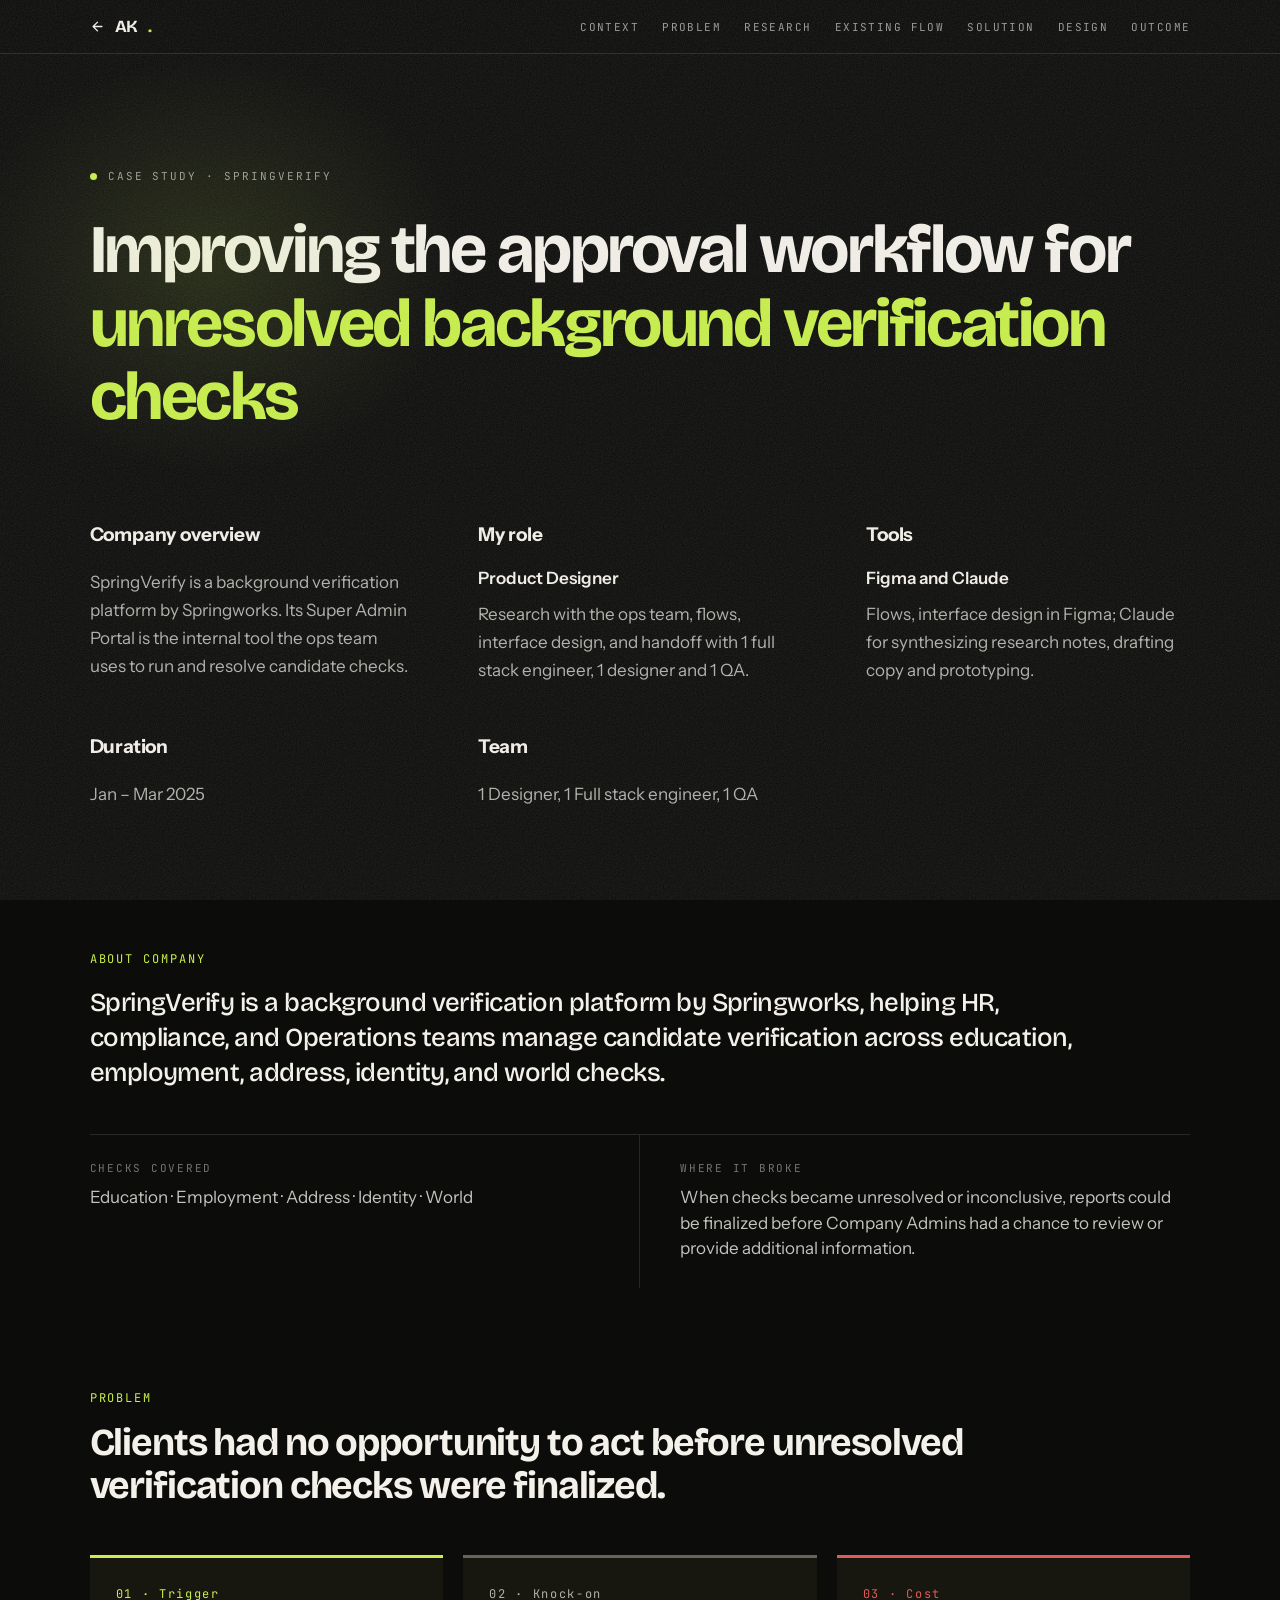
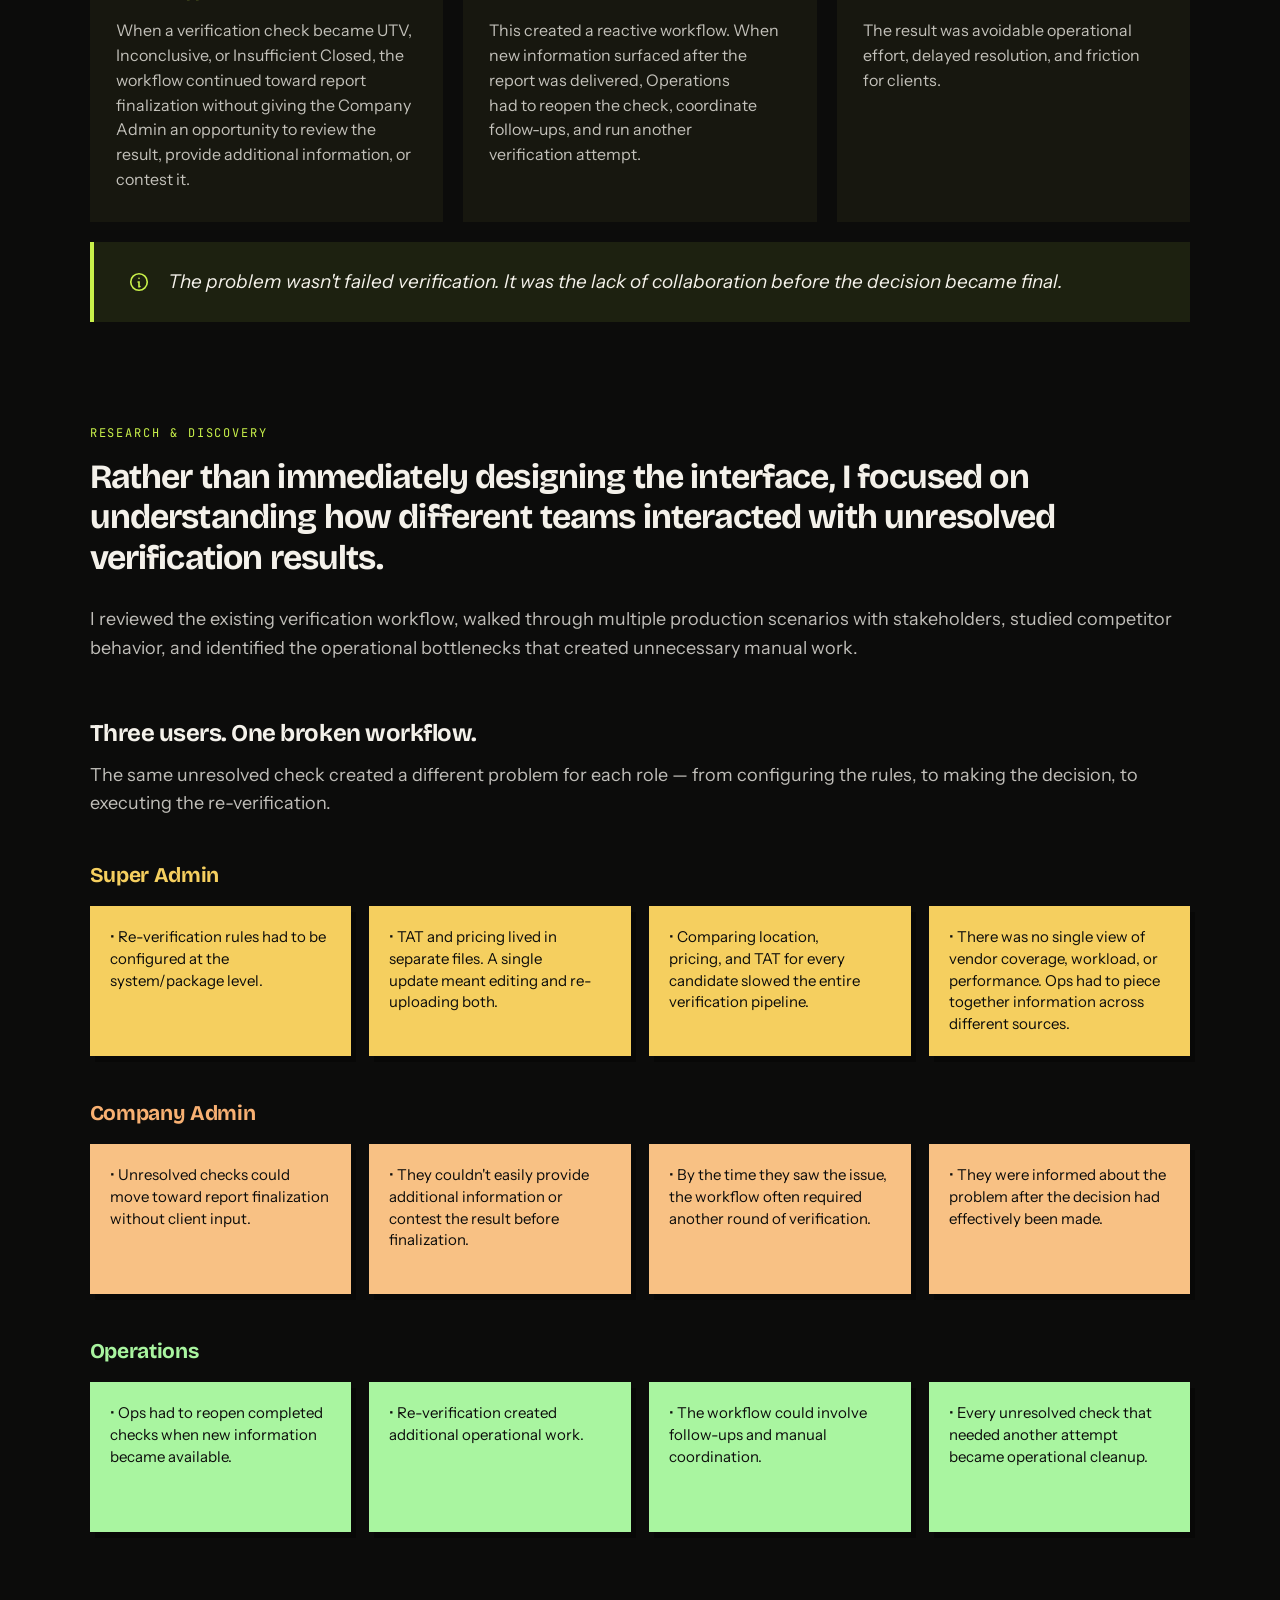
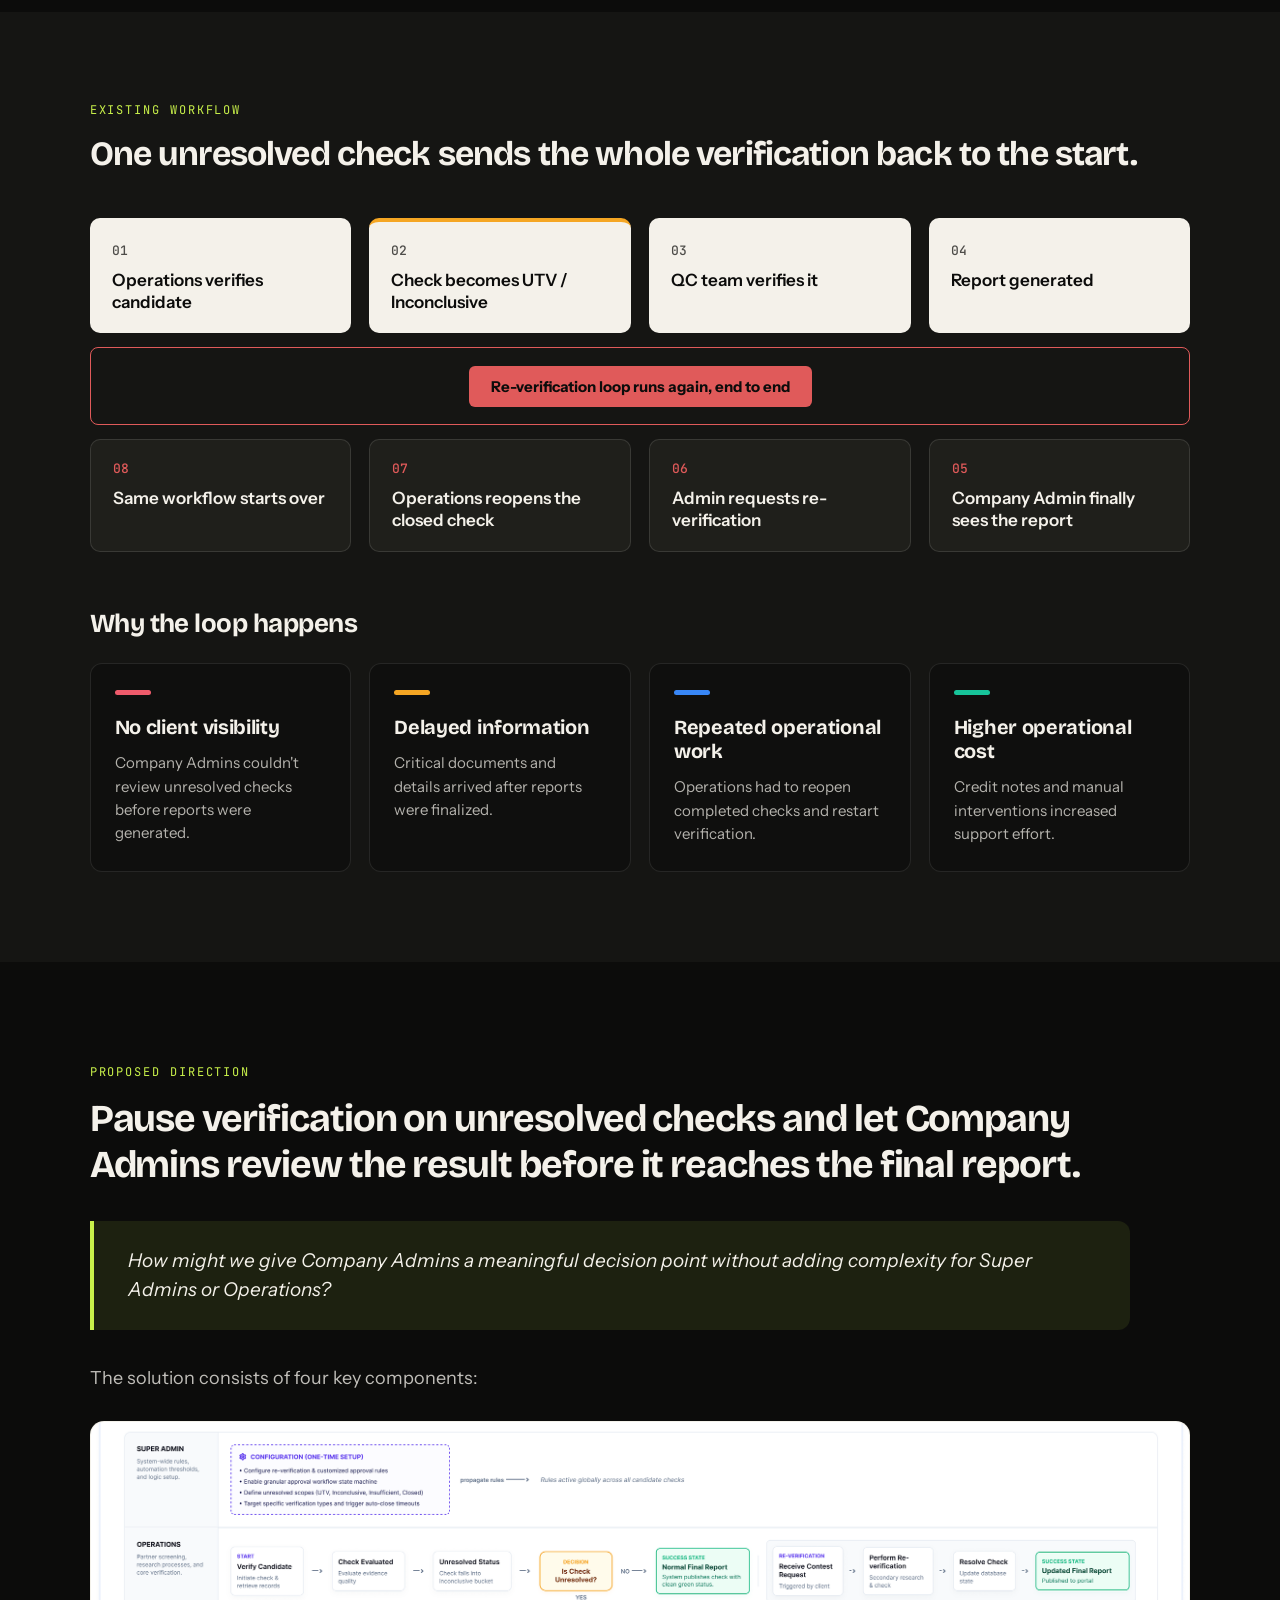
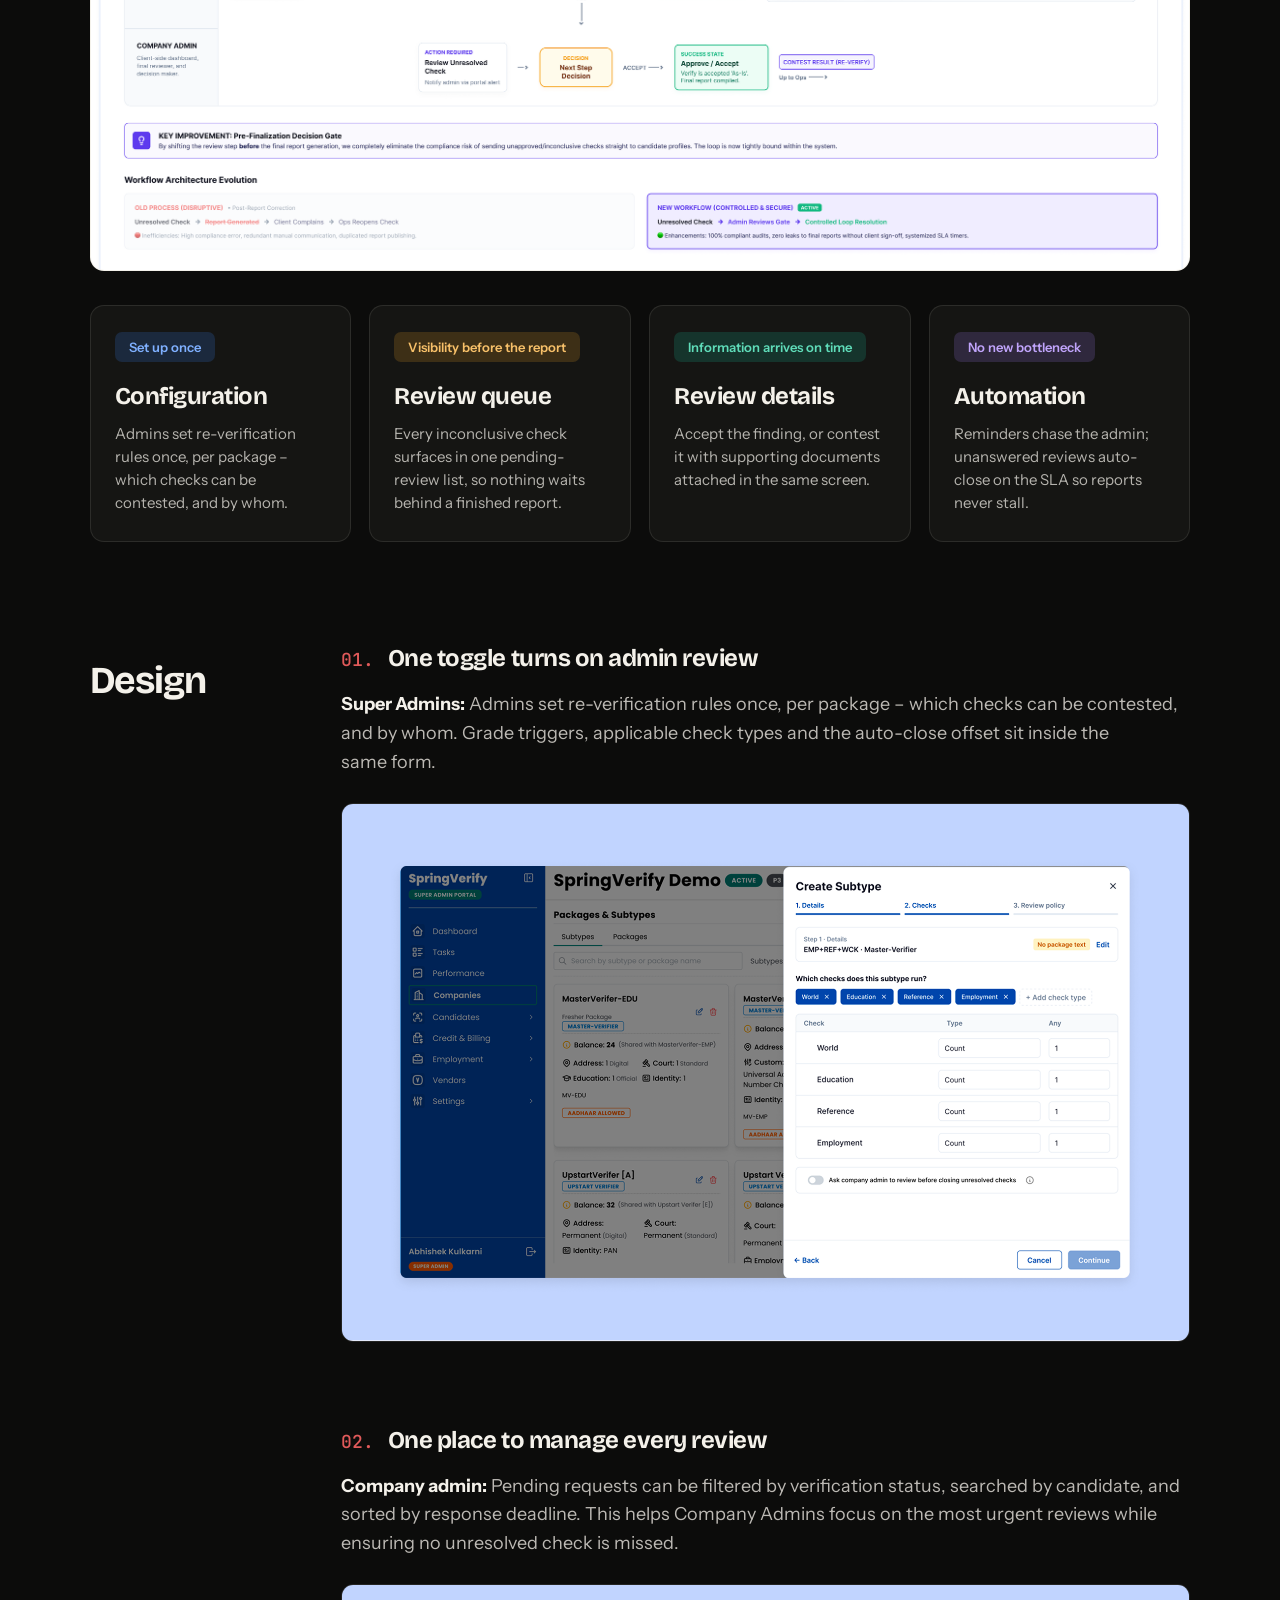
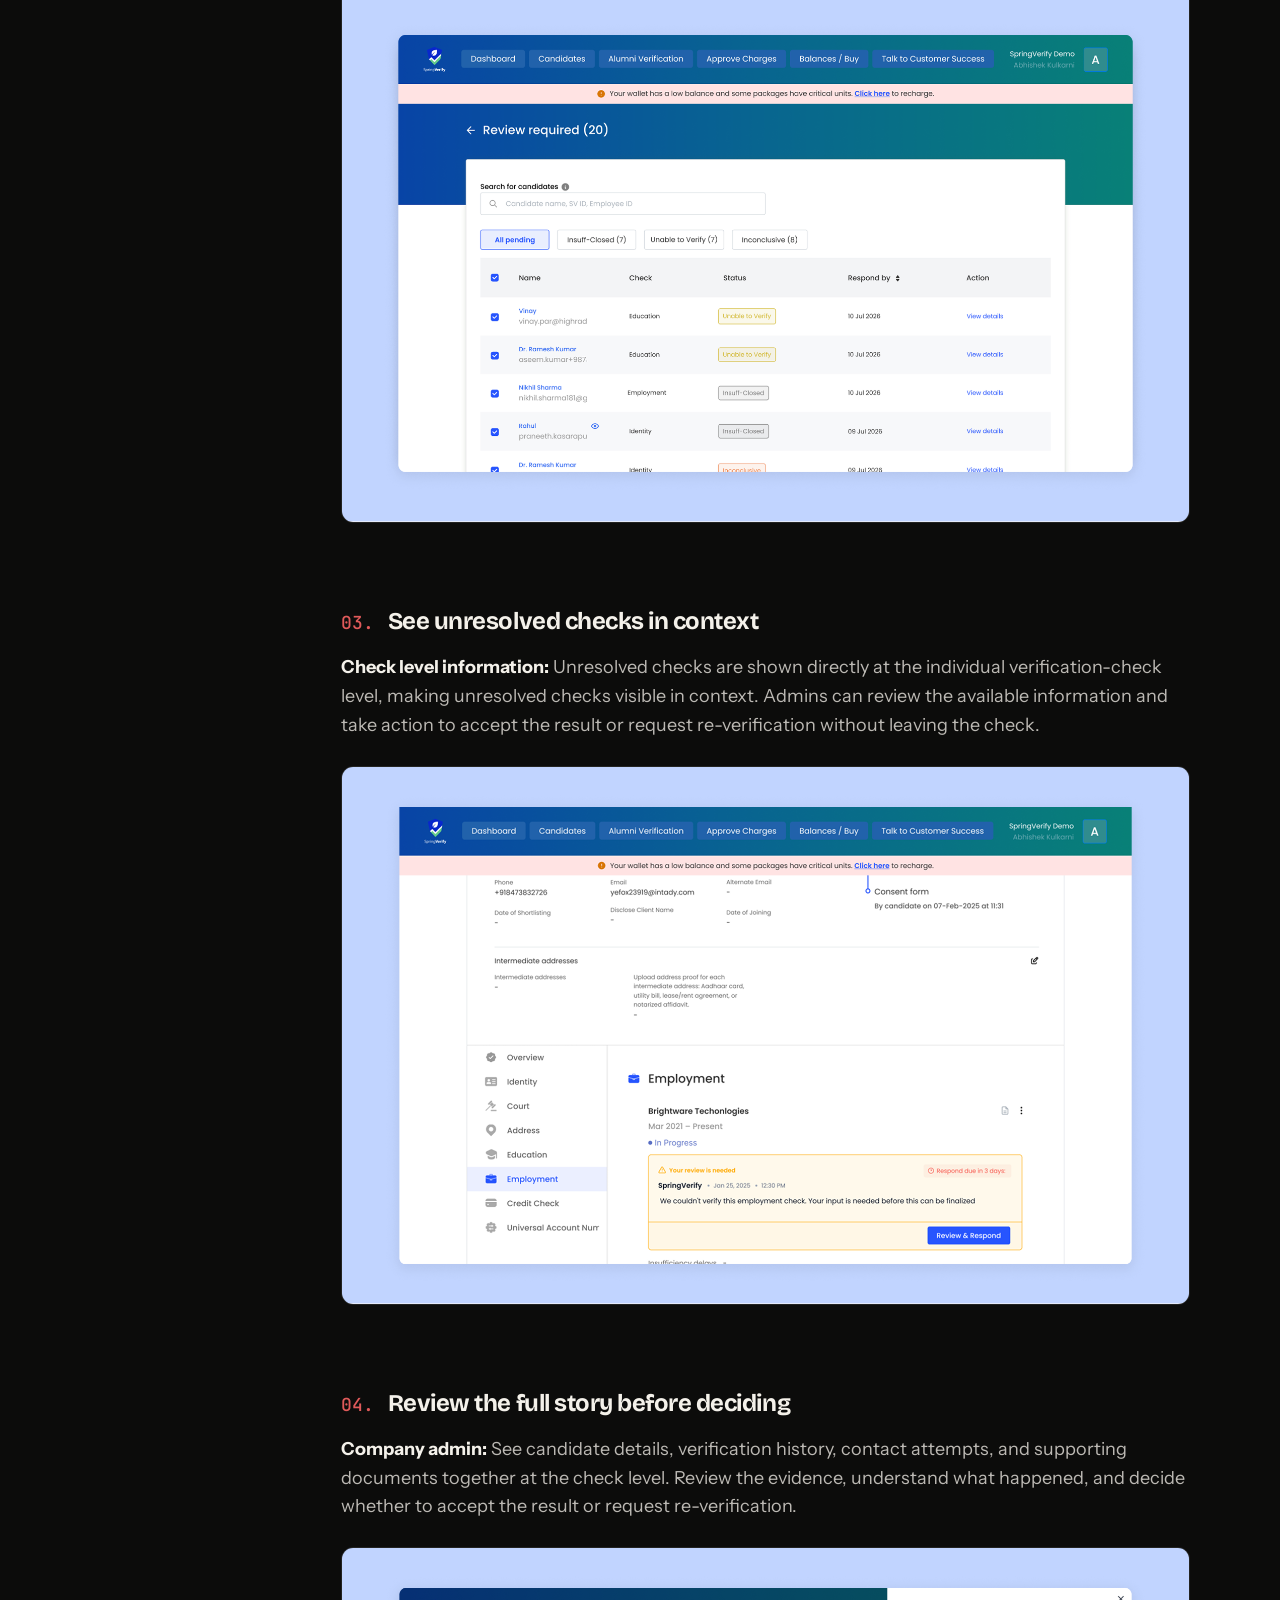
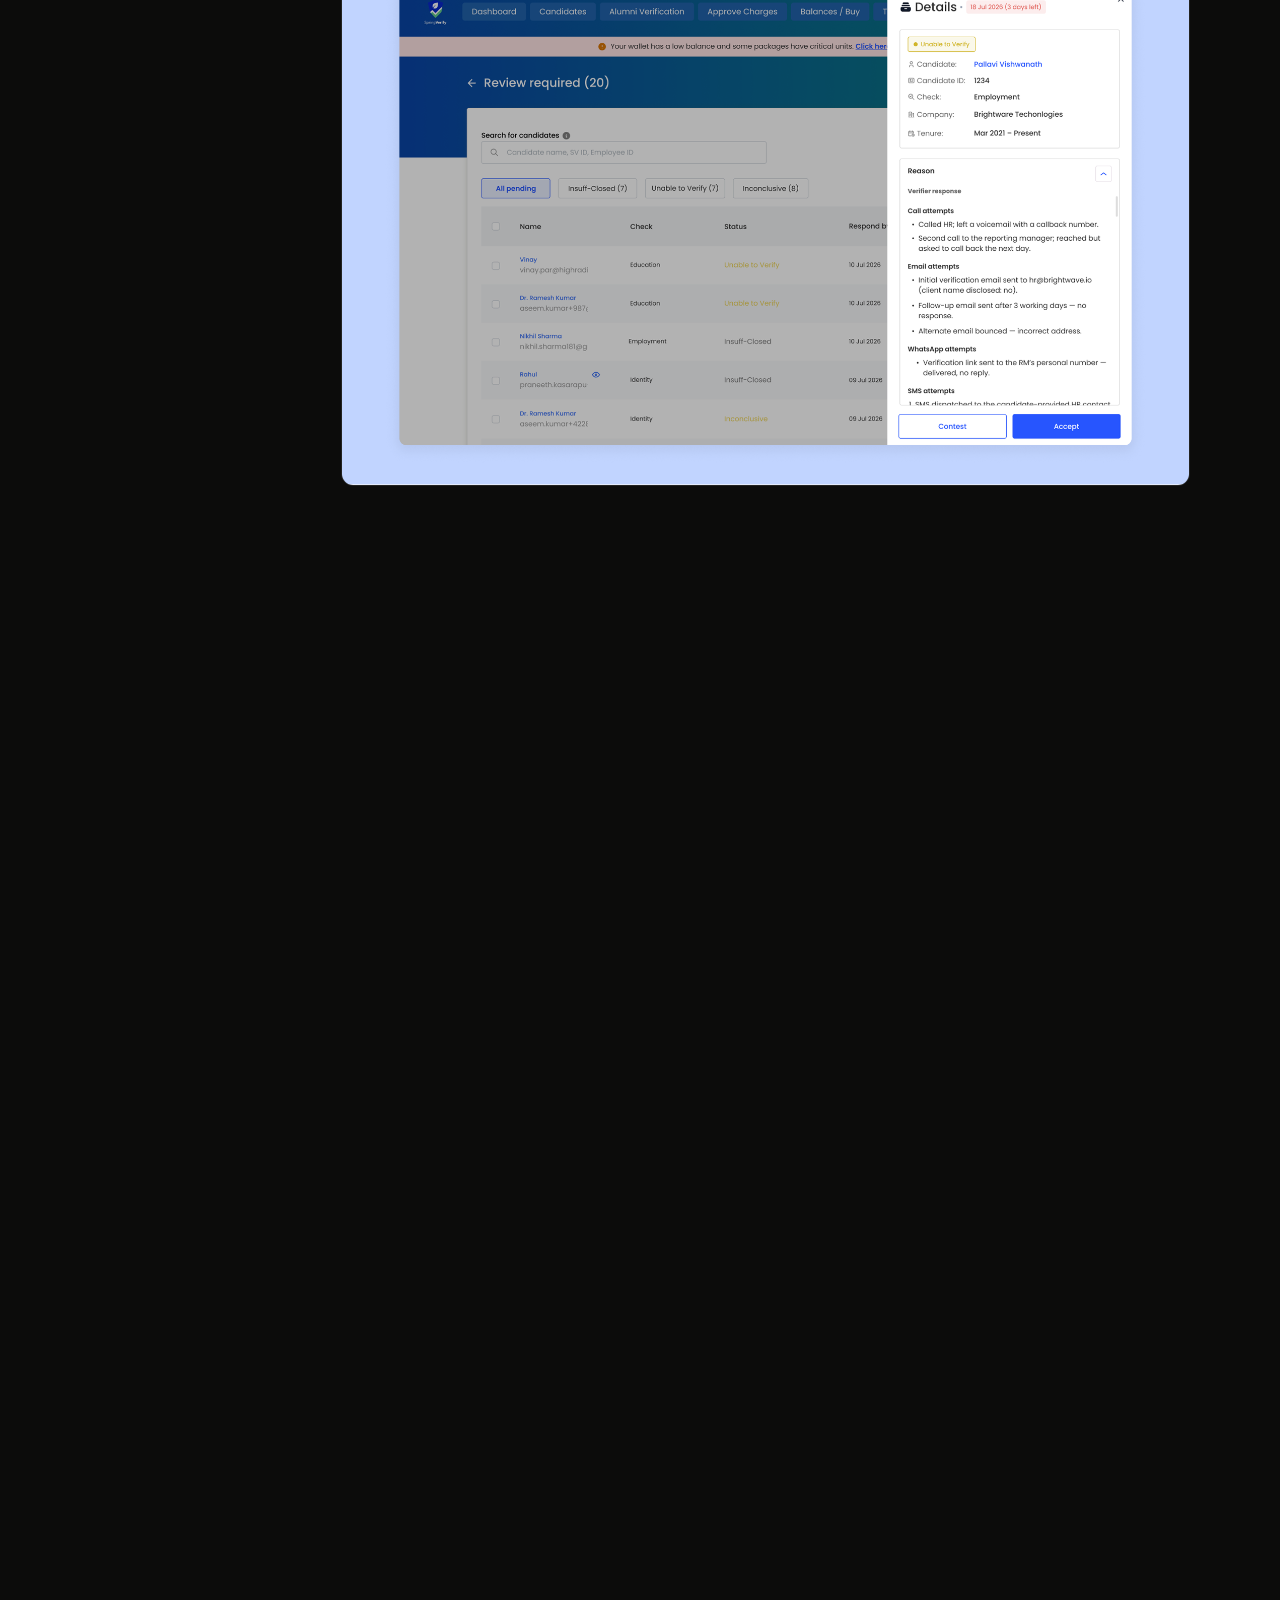
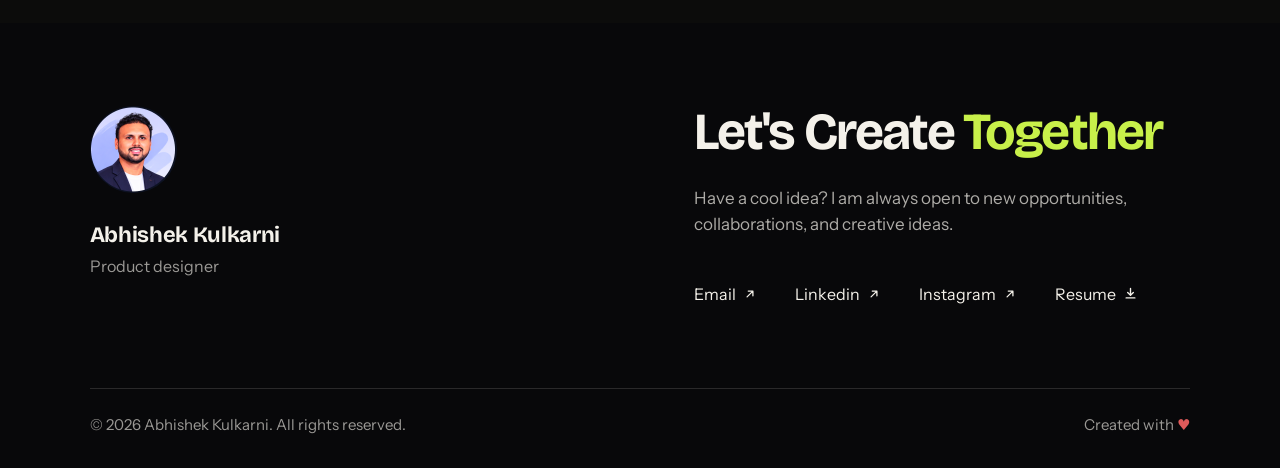
==== commit c3d98904: "Add files via upload" ====
--- a/check-approval.html
+++ b/check-approval.html
@@ -23,6 +23,7 @@
     <svg width="15" height="15" viewBox="0 0 24 24" fill="none" stroke="currentColor" stroke-width="2.2" stroke-linecap="round" stroke-linejoin="round"><path d="M19 12H6M12 5l-7 7 7 7"></path></svg>
     AK<span class="lime">.</span>
   </a>
+  <button class="burger" type="button" aria-label="Open menu" aria-expanded="false"><span></span><span></span></button>
   <div class="cs-nav-links">
     <a href="#context">Context</a><a href="#problem">Problem</a><a href="#research">Research</a><a href="#flow">Existing flow</a><a href="#solution">Solution</a><a href="#design">Design</a><a href="#outcome">Outcome</a>
   </div>
@@ -327,5 +328,17 @@
   document.querySelectorAll('[data-reveal]').forEach((el) => io.observe(el));
 </script>
 
+
+<script>
+  (() => {
+    const nav = document.querySelector('.nav, .cs-nav'), btn = nav && nav.querySelector('.burger');
+    if (!btn) return;
+    const set = (open) => { nav.classList.toggle('open', open); btn.setAttribute('aria-expanded', String(open)); btn.setAttribute('aria-label', open ? 'Close menu' : 'Open menu'); document.body.classList.toggle('menu-open', open); };
+    btn.addEventListener('click', () => set(!nav.classList.contains('open')));
+    nav.querySelectorAll('.nav-links a, .cs-nav-links a').forEach((a) => a.addEventListener('click', () => set(false)));
+    addEventListener('keydown', (e) => { if (e.key === 'Escape') set(false); });
+    addEventListener('resize', () => { if (innerWidth > 720) set(false); });
+  })();
+</script>
 </body>
 </html>
--- a/styles.css
+++ b/styles.css
@@ -713,6 +713,7 @@
 .measure-grid h4 { margin: 0; font-family: inherit; font-size: 17px; font-weight: 600; }
 .measure-grid p { margin: 10px 0 0; font-size: 15px; line-height: 1.6; color: var(--ink-70); }
 .measure .note { margin-top: 28px; padding-top: 22px; border-top: 1px dashed rgba(244, 241, 234, 0.18); font-size: 14px; line-height: 1.6; font-style: italic; color: var(--ink-60); }
+.measure .note.note { min-height: 0; padding: 22px 0 0; border-radius: 0; background: none; box-shadow: none; transform: none; }
 
 /* learnings + up next */
 .learn-card { padding: 32px; border-radius: 16px; border: 1px solid rgba(244, 241, 234, 0.12); background: rgba(244, 241, 234, 0.03); }
@@ -1128,3 +1129,62 @@
 .follow { transition: opacity 200ms ease; }
 .follow svg { transform-origin: 5px 4px; transition: transform 180ms cubic-bezier(0.34, 1.56, 0.64, 1); }
 .follow.hover svg { transform: scale(1.25) rotate(-8deg); }
+
+/* ── mobile hamburger menu ── */
+.burger { display: none; }
+@media (max-width: 720px) {
+  .burger {
+    position: relative; z-index: 3; display: flex; flex-direction: column; align-items: flex-end; justify-content: center; gap: 6px;
+    width: 44px; height: 44px; margin-left: auto; padding: 0; border: 0; background: transparent; cursor: pointer;
+  }
+  .burger span { display: block; height: 1.5px; background: var(--ink); border-radius: 2px; transition: transform 300ms cubic-bezier(0.22, 1, 0.36, 1), width 300ms ease, background 200ms ease; }
+  .burger span:nth-child(1) { width: 24px; }
+  .burger span:nth-child(2) { width: 15px; background: var(--lime); }
+  .open .burger span:nth-child(1) { width: 22px; transform: translateY(3.75px) rotate(45deg); }
+  .open .burger span:nth-child(2) { width: 22px; transform: translateY(-3.75px) rotate(-45deg); background: var(--ink); }
+
+  .nav-links, .cs-nav-links {
+    position: fixed; inset: 0; z-index: 2;
+    display: flex; flex-direction: column; align-items: flex-start; justify-content: center; gap: 22px;
+    padding: 96px 28px 48px; overflow-y: auto;
+    background: var(--ground);
+    font-family: var(--display); font-size: 34px; letter-spacing: -0.03em; text-transform: none; font-variation-settings: "wght" 700;
+    opacity: 0; visibility: hidden; transform: translateY(-12px);
+    transition: opacity 260ms ease, transform 360ms cubic-bezier(0.22, 1, 0.36, 1), visibility 0s linear 360ms;
+  }
+  .cs-nav-links { justify-content: flex-start; padding-top: 110px; font-size: 26px; gap: 18px; }
+  .nav-links a, .cs-nav-links a { color: var(--ink); }
+  .nav-links a[aria-current="page"] { color: var(--lime); }
+  .open .nav-links, .open .cs-nav-links { opacity: 1; visibility: visible; transform: none; transition: opacity 260ms ease, transform 360ms cubic-bezier(0.22, 1, 0.36, 1); }
+  .mark, .cs-nav .back { position: relative; z-index: 3; }
+  .nav.open { z-index: 90; }
+  .cs-nav.open { z-index: 90; }
+  body.menu-open { overflow: hidden; }
+}
+
+@media (max-width: 720px) {
+  .cs-nav.open { backdrop-filter: none; -webkit-backdrop-filter: none; background: var(--ground); }
+}
+
+/* ── solution index: scroll-spy + jump links ── */
+.sol-index li { display: block; padding: 0; }
+.sol-index li a {
+  position: relative; display: grid; grid-template-columns: 34px minmax(0, 1fr); gap: 14px; padding: 16px 0 16px 0;
+  color: rgba(244, 241, 234, 0.5); transition: color 240ms ease, padding 320ms cubic-bezier(0.22, 1, 0.36, 1);
+}
+.sol-index li a::before {
+  content: ""; position: absolute; left: -16px; top: 16px; bottom: 16px; width: 2px; border-radius: 2px;
+  background: var(--lime); transform: scaleY(0); transform-origin: top; transition: transform 320ms cubic-bezier(0.22, 1, 0.36, 1);
+}
+.sol-index li a span { color: rgba(200, 240, 74, 0.5); transition: color 240ms ease; }
+.sol-index li a:hover { color: var(--ink); }
+.sol-index li a.active { color: var(--ink); padding-left: 6px; }
+.sol-index li a.active::before { transform: scaleY(1); }
+.sol-index li a.active span { color: var(--lime); }
+.screens article { scroll-margin-top: 100px; }
+@media (max-width: 1100px) {
+  .sol-index li a { color: var(--ink-70); }
+  .sol-index li a span { color: var(--lime); }
+  .sol-index li a::before { display: none; }
+  .sol-index li a.active { padding-left: 0; }
+}
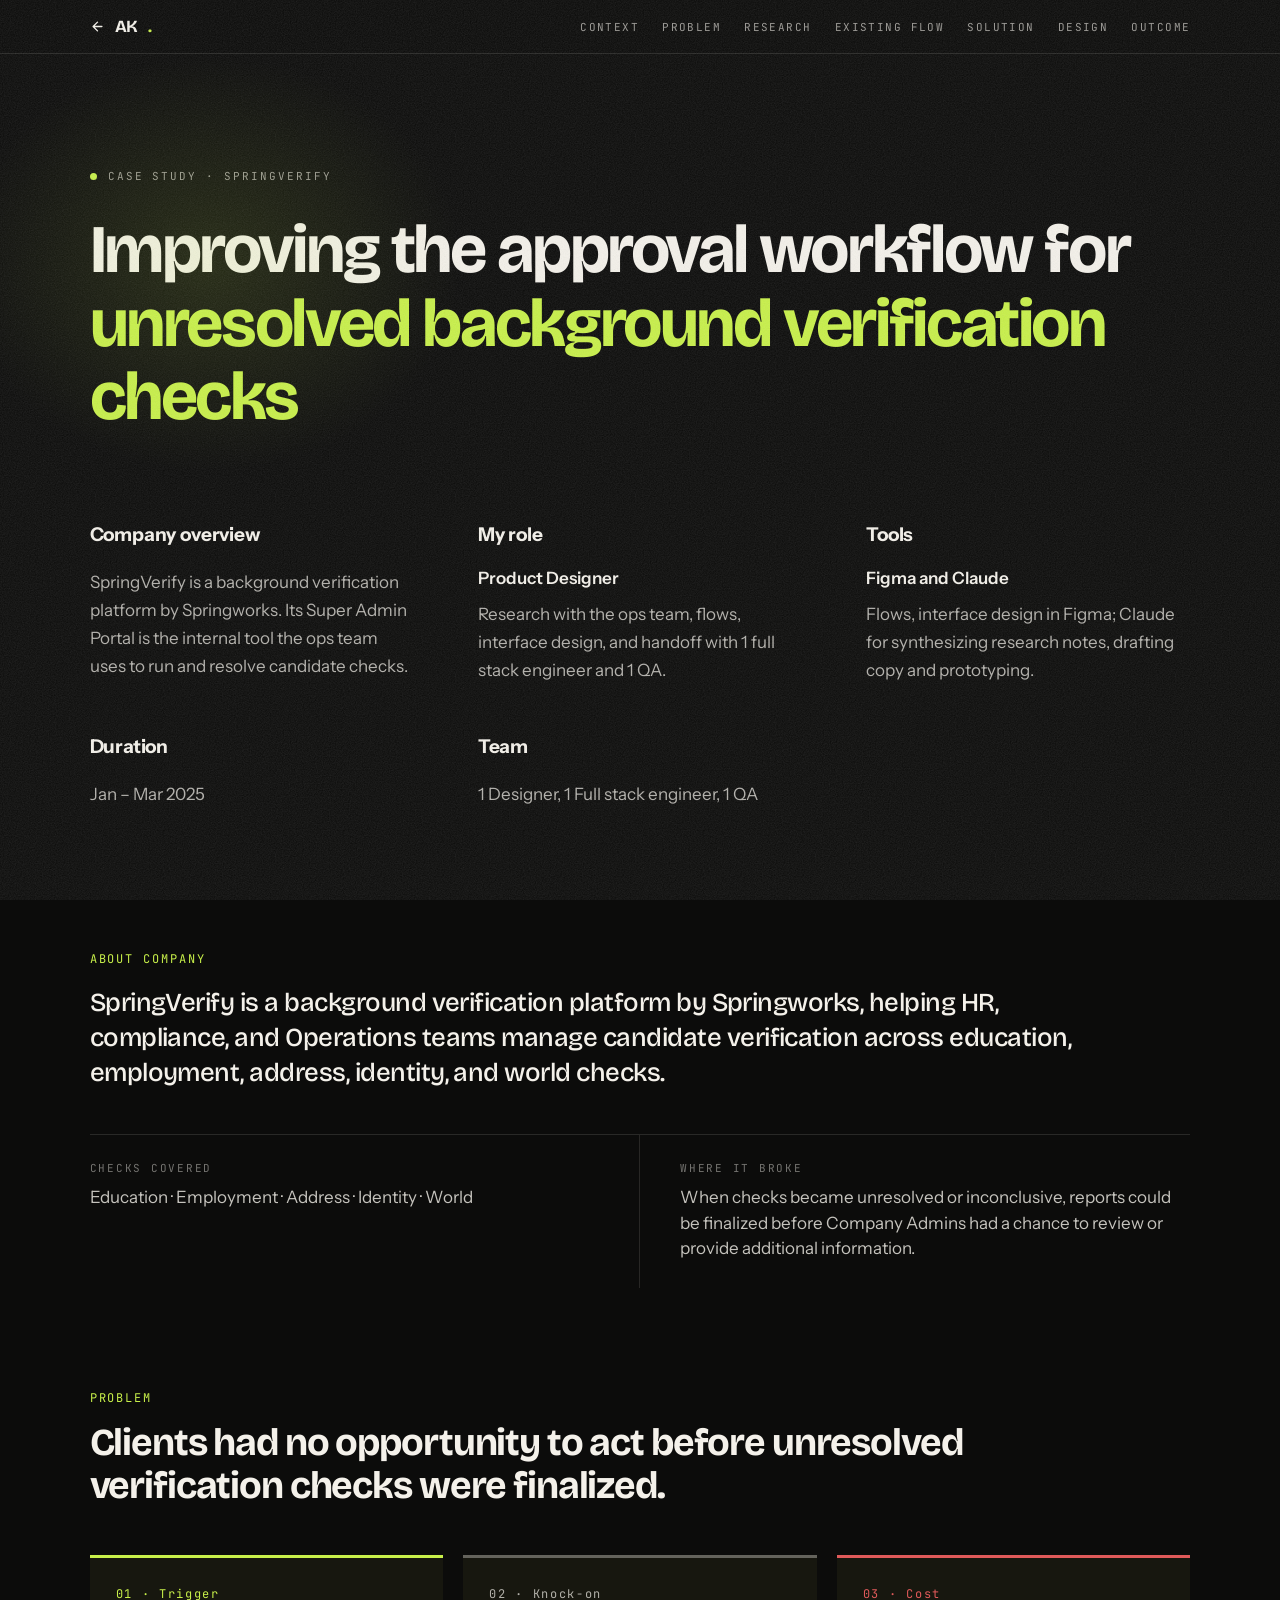
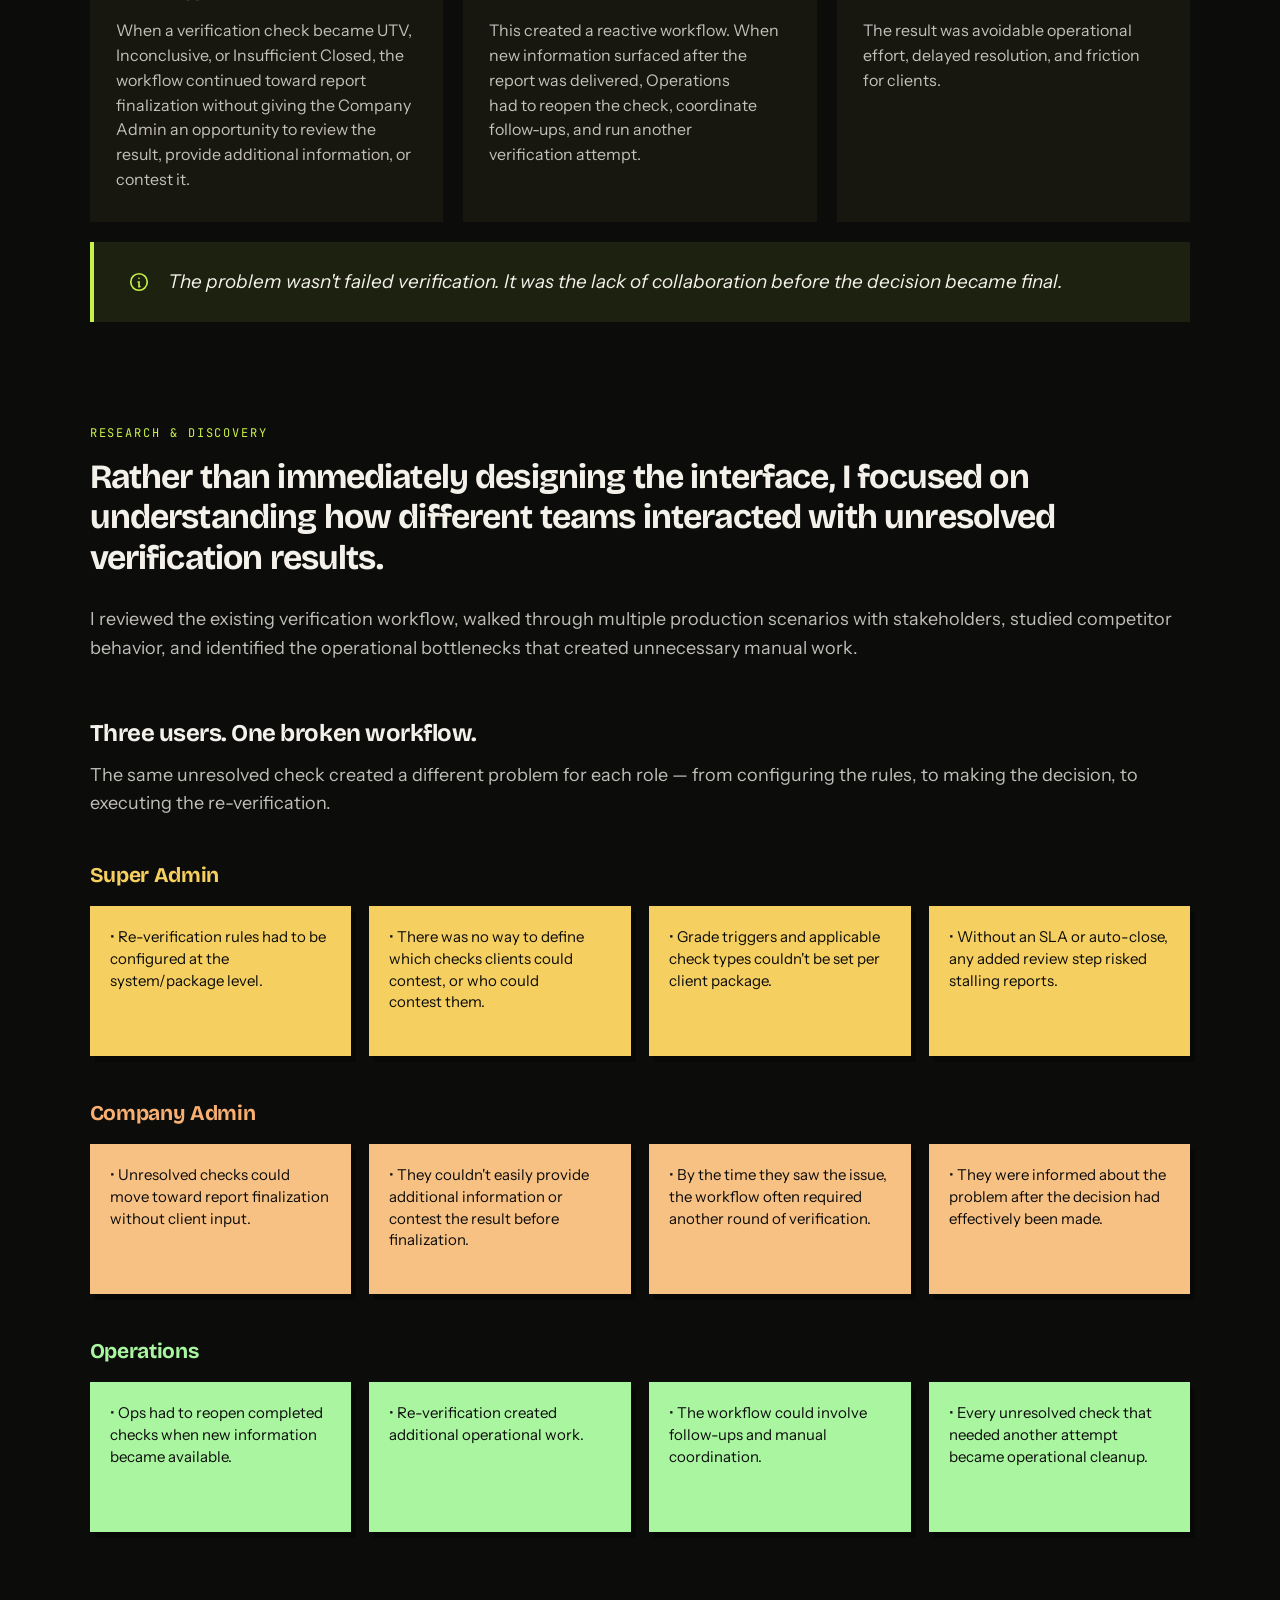
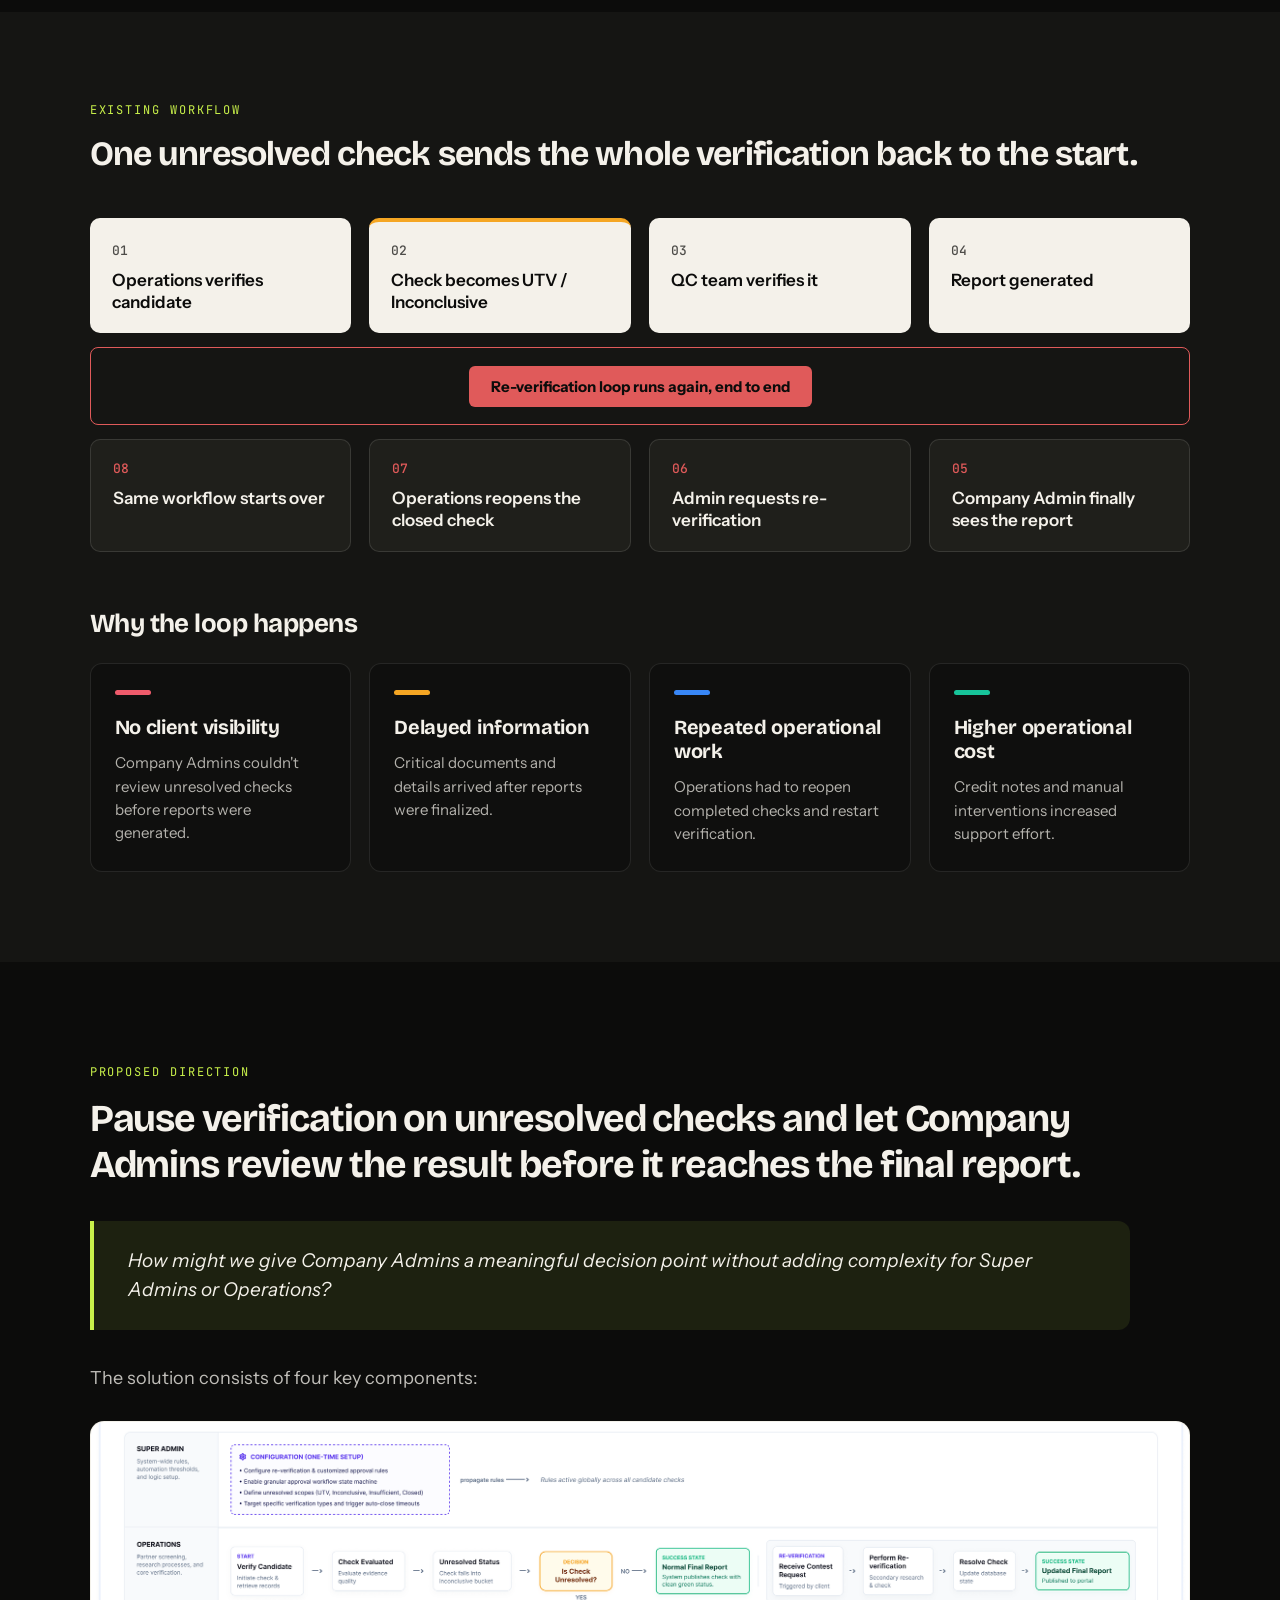
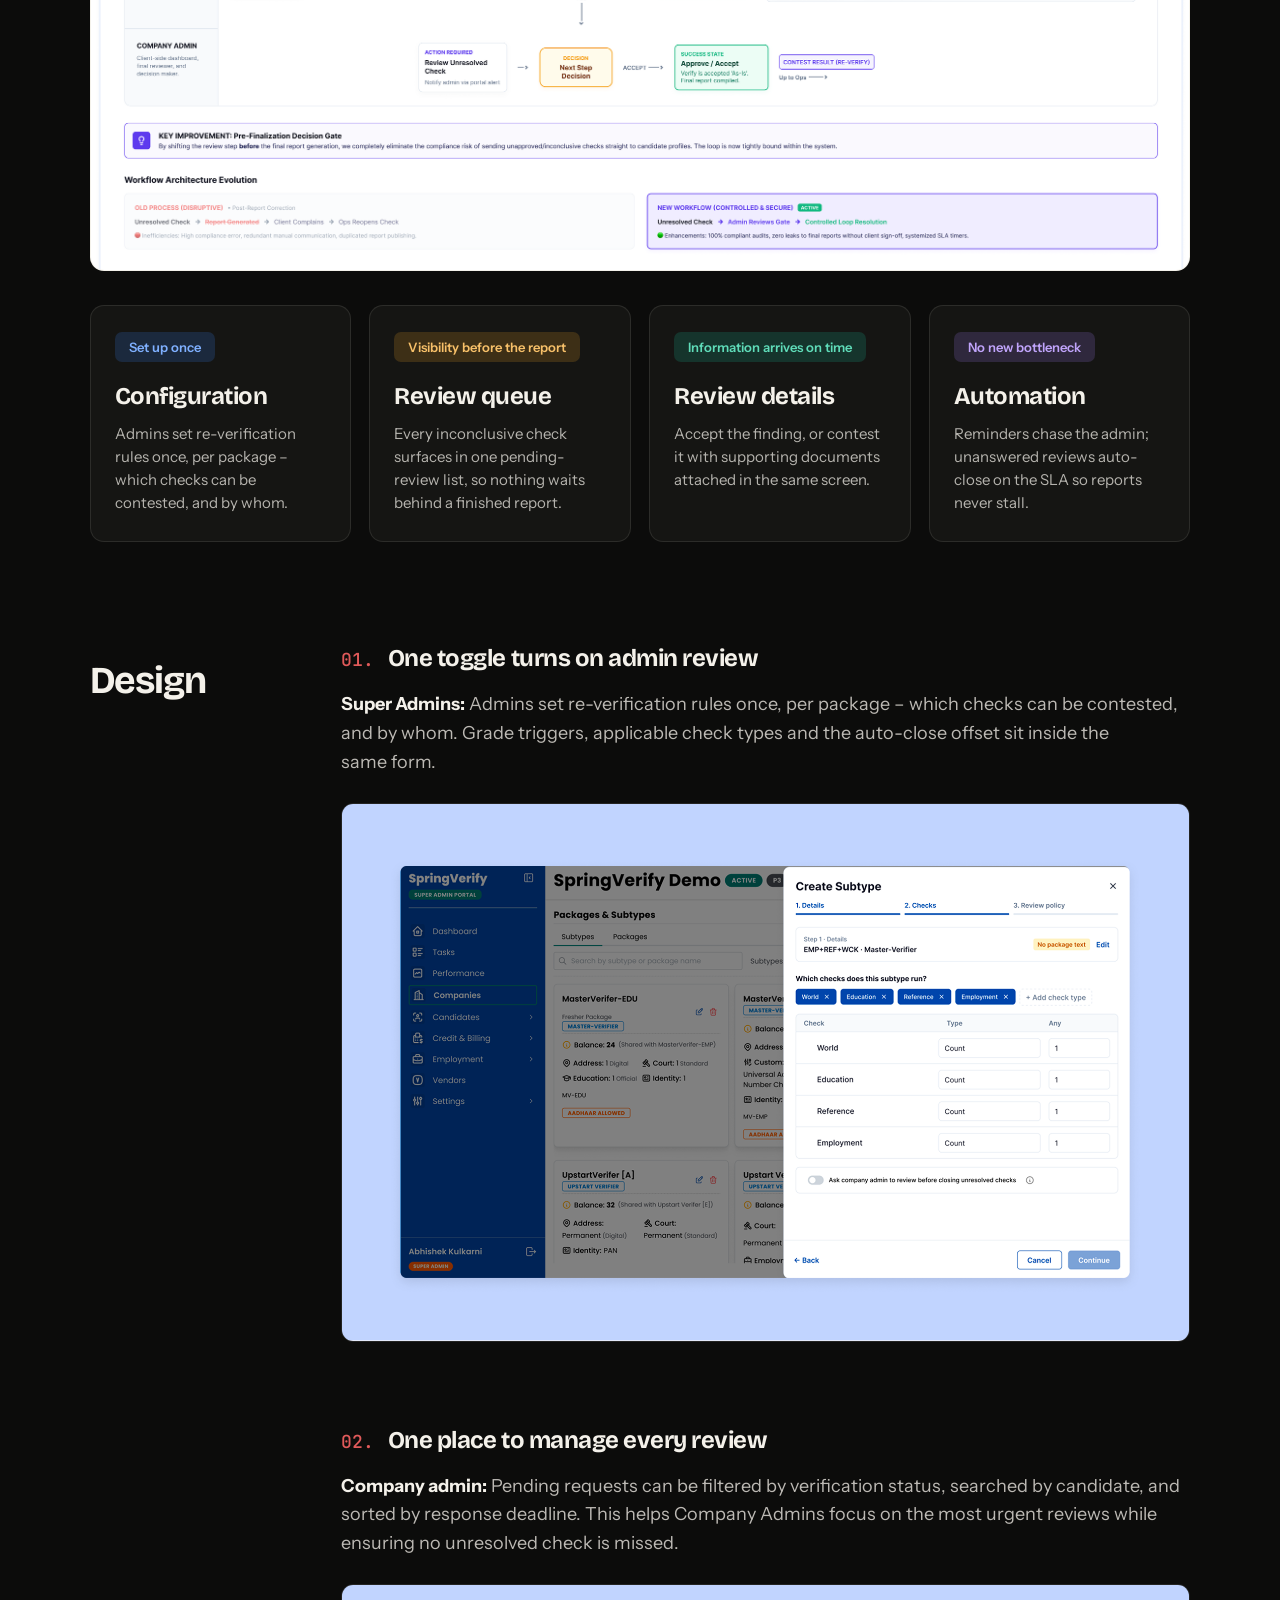
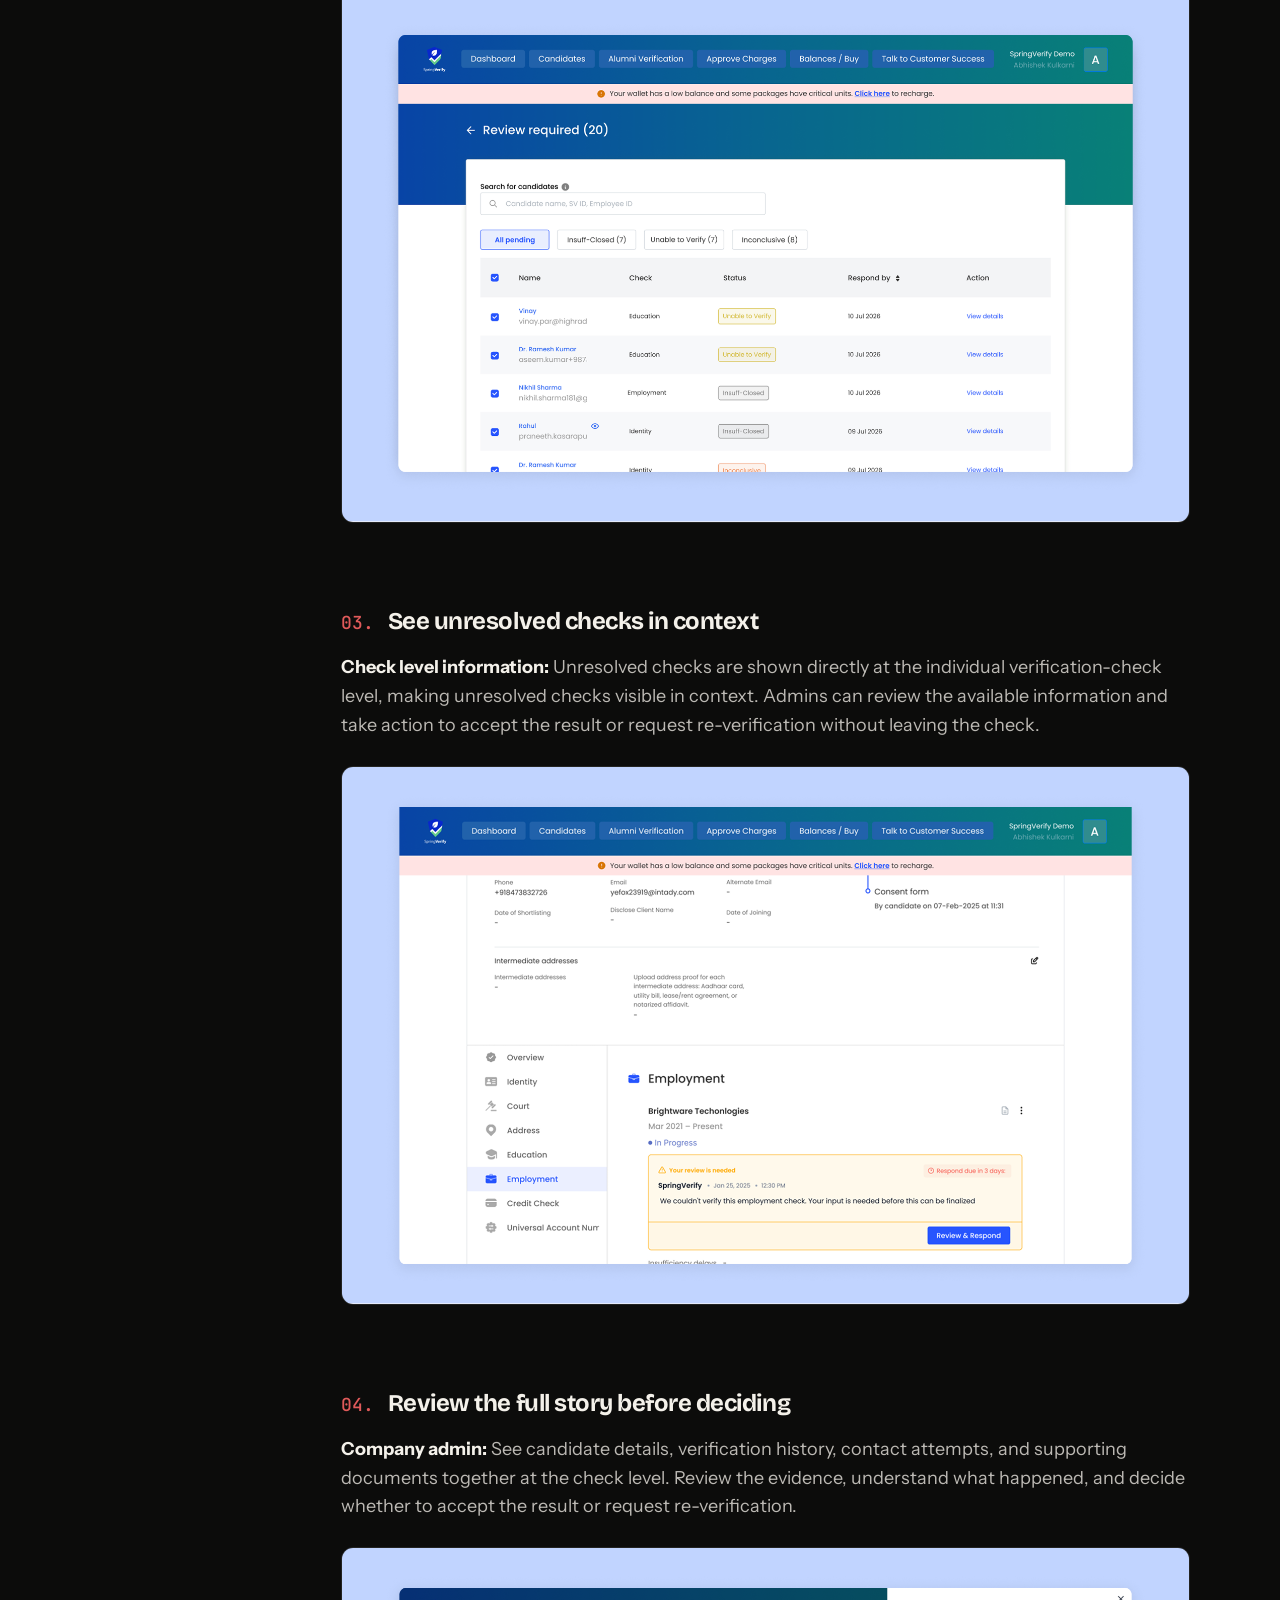
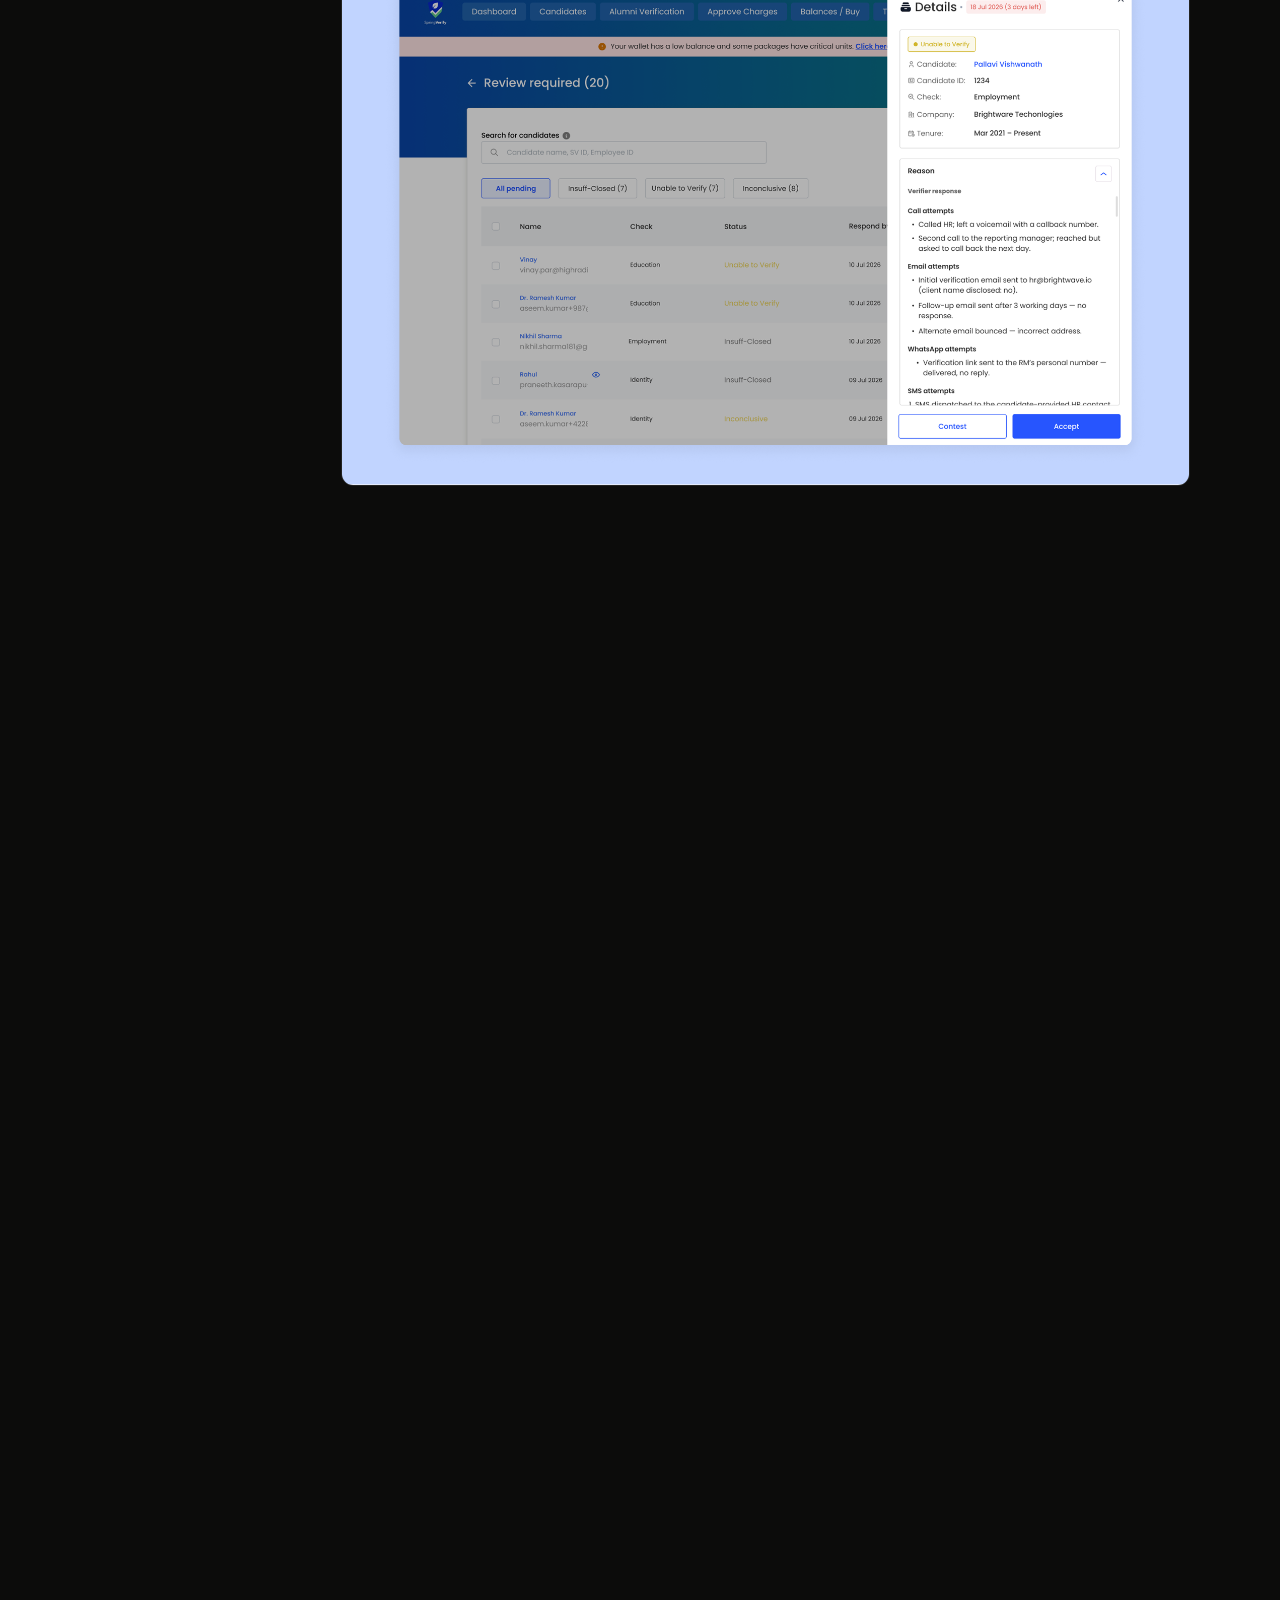
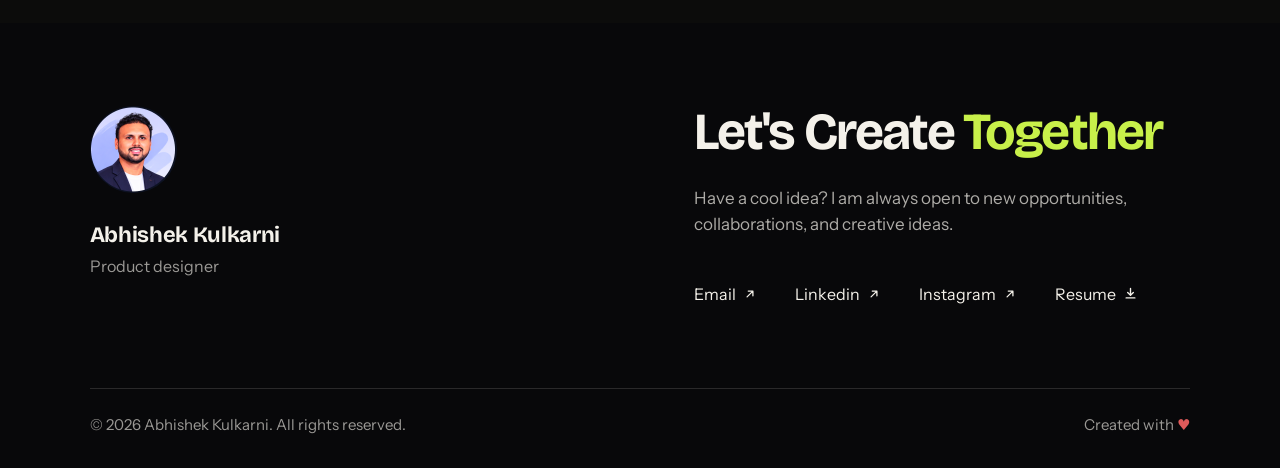
==== commit c92c334f: "Add files via upload" ====
--- a/check-approval.html
+++ b/check-approval.html
@@ -42,7 +42,7 @@
       <div>
         <h3>My role</h3>
         <div class="strong">Product Designer</div>
-        <p>Research with the ops team, flows, interface design, and handoff with 1 full stack engineer, 1 designer and 1 QA.</p>
+        <p>Research with the ops team, flows, interface design, and handoff with 1 full stack engineer and 1 QA.</p>
       </div>
       <div>
         <h3>Tools</h3>
@@ -118,9 +118,9 @@
     <div class="role-name" style="color:#f5cf5f">Super Admin</div>
     <div class="notes">
       <div class="note" style="background:#f5cf5f">Re-verification rules had to be configured at the system/package level.</div>
-      <div class="note" style="background:#f5cf5f">TAT and pricing lived in separate files. A single update meant editing and re-uploading both.</div>
-      <div class="note" style="background:#f5cf5f">Comparing location, pricing, and TAT for every candidate slowed the entire verification pipeline.</div>
-      <div class="note" style="background:#f5cf5f">There was no single view of vendor coverage, workload, or performance. Ops had to piece together information across different sources.</div>
+      <div class="note" style="background:#f5cf5f">There was no way to define which checks clients could contest, or who could contest them.</div>
+      <div class="note" style="background:#f5cf5f">Grade triggers and applicable check types couldn't be set per client package.</div>
+      <div class="note" style="background:#f5cf5f">Without an SLA or auto-close, any added review step risked stalling reports.</div>
     </div>
   </div>
 
